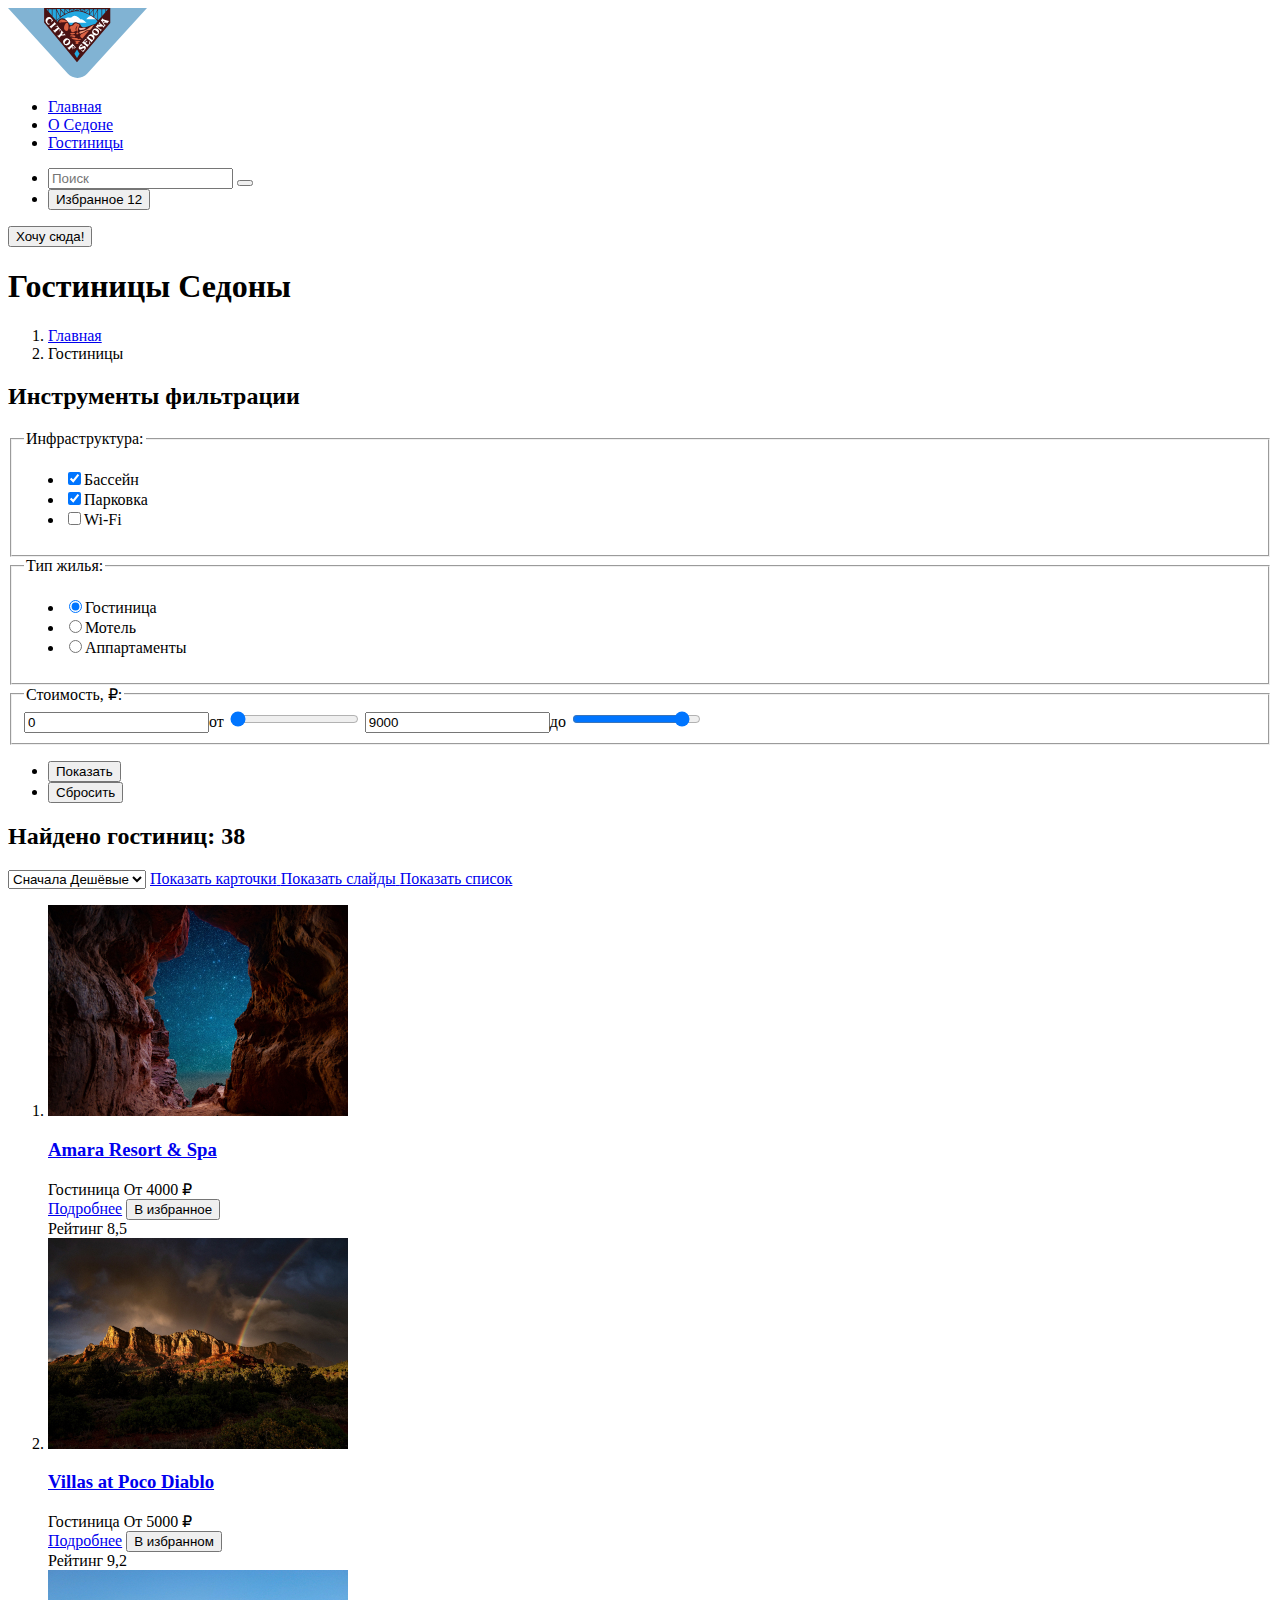
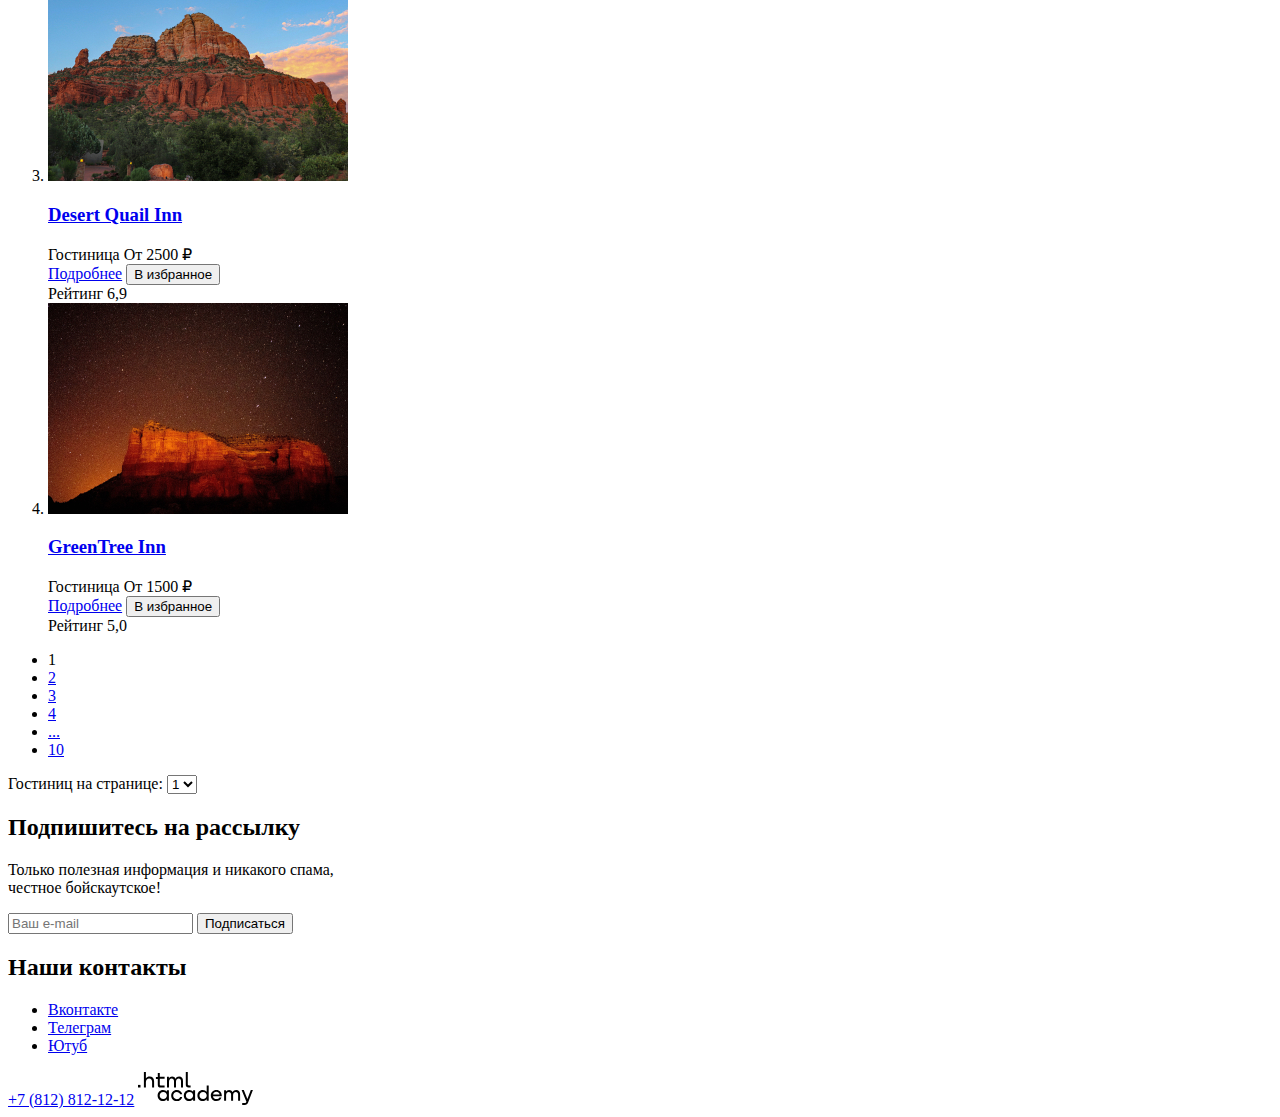
==== catalog.html @ b7f97d3b "Поправил звезды" ====
<!DOCTYPE html>
<html lang="ru">
  <head>
    <meta charset="utf-8">
    <title>HTML Academy: Седона-Каталог</title>
  </head>
  <body>
    <header class="page-header">
        <a class="page-logo" href="index.html"><img class="header-logo" alt="Логотип City of Sedona" height="70" width="139" src="images\logo.svg"></a>
        <nav class="navigation">
          <ul class="navigatior-list">
            <li  class="navigation-item">
              <a class="navigation-link" href="index.html">
                Главная
              </a>
            </li>
            <li  class="navigation-item">
              <a class="navigation-link" href="#">
                О Седоне
              </a>
            </li>
            <li  class="navigation-item  navigation-current">
              <a class="navigation-link" href="#">
                Гостиницы
              </a>
            </li>
          </ul>
        </nav>
        <div class="user-navigation">
          <ul class="user-navigation-list">
            <li class="user-navigation-item">
              <form class="user-navigation-search" action="https://echo.htmlacademy.ru/" method="get">
                <label class="user-navigation-search-label">
                  <input type="text" class="user-navigation-search-input visually-hidden" name="Search" placeholder="Поиск">
                </label>
                  <button class="search-button" type="submit" name="show-search" title="Открыть поиск">
                    <span class="search-button-icon"></span>
                  </button>
            </form>
            </li>
            <li class="user-navigation-item">
              <form class="user-navigation-fav" action="https://echo.htmlacademy.ru/" method="get">
                <label class="user-navigation-fav-label">
                  <button class="fav-button" type="button" name="show-fav" title="Показать избранное">
                    <span class="fav-button-icon">Избранное</span>
                    <span class="fav-count">12</span>
                  </button>
                </label>
              </form>
            </li>
          </ul>
          <div class="want_here-form">
            <form class="search-popup">
              <label class="search-popup-label">
                <button class="search-popup-call" type="button" name="search-popup">
                  <span class="brown-button">Хочу сюда!</span>
                </button>
              </label>
            </form>
          </div>
        </div>
      </header>
      <main class="catalog-main">
        <section class="catalog-navigation">
            <h1 class="catalog-navigation-title head1">Гостиницы Седоны</h1>
            <ol class="catalog-navigation-breadcrumbs">
                <li class="catalog-breadcrumbs-item">
                    <a class="catalog-breadcrumbs-link" href="index.html"><span class="breadcrumbs-home">Главная</span></a>
                </li>
                <li class="-catalog-breadcrumbs-item">
                    <a class="catalog-breadcrumbs-link"><span class="small-text">Гостиницы</span></a>
                </li>
              </ol>
        </section>
        <section class="catalog-filter">
            <h2 class="visually-hidden">Инструменты фильтрации</h2>
            <form class="catalog-filter-form" action="https://echo.htmlacademy.ru/" method="get">
                <fieldset class="catalog-filter-group">
                    <legend class="catalog-filter-type"><span class="head4">Инфраструктура:</span></legend>
                        <ul class="catalog-filter-list">
                            <li class="catalog-filter-item">
                                <label class="filter">
                                <input class="filter-input" type="checkbox" name="pool" checked><span class="block-text">Бассейн</span>
                                </label>
                            </li>
                            <li class="catalog-filter-item">
                                <label class="filter">
                                <input class="filter-input" type="checkbox" name="parking" checked><span class="block-text">Парковка</span>
                                </label>
                            </li>
                            <li class="catalog-filter-item">
                                <label class="filter">
                                <input class="filter-input" type="checkbox" name="wifi"><span class="block-text">Wi-Fi</span>
                                </label>
                            </li>
                        </ul>
                </fieldset>
                <fieldset class="catalog-filter-group">
                    <legend class="catalog-filter-type"><span class="head4">Тип жилья:</span></legend>
                    <ul class="catalog-filter-list">
                        <li class="catalog-filter-item">
                            <label class="filter">
                            <input class="filter-input" type="radio" name="hotel-type"  value="Hotel" checked><span class="block-text">Гостиница</span>
                            </label>
                        </li>
                        <li class="catalog-filter-item">
                            <label class="filter">
                            <input class="filter-input" type="radio" name="hotel-type" value="motel"><span class="block-text">Мотель</span>
                            </label>
                        </li>
                        <li class="catalog-filter-item">
                            <label class="filter">
                            <input class="filter-input" type="radio" name="hotel-type" value="Apparts"><span class="block-text">Аппартаменты</span>
                            </label>
                        </li>
                    </ul>
                </fieldset>
                <fieldset class="catalog-filter-group">
                    <legend class="catalog-filter-type"><span class="head4">Стоимость, ₽:</span></legend>
                        <label class="catalog-filter-price-from">
                            <input class="catalog-filter-price-number" type="number" name="from-number" value="0">от
                        </label>
                            <input class="filter-input-range" type="range" id="pricefrom" name="from-number" min="0" max="10000" value="0" step="10">
                        <label class="catalog-filter-price-to">
                            <input class="catalog-filter-price-number" type="number" name="to-number" value="9000">до
                        </label>
                            <input class="filter-input-range" type="range" id="priceto" name="to-number" min="0" max="10000" value="9000" step="10">
                            <label class="price-range" for="pricefrom"></label>
                            <label class="price-range" for="priceto"></label>
                </fieldset>
                <ul class="catalog-filter-buttons">
                    <li class="catalog-filter-button">
                            <button class="catalog-filter-result blue-button" type="submit">Показать</button>
                    </li>
                    <li class="catalog-filter-button">
                            <button class="catalog-filter-reset" type="reset">Сбросить</button>
                    </li>
                </ul>
            </form>
            <section class="catalog-result">    
                <h2 class="results-title">Найдено гостиниц: <span class="result-number">38</span></h2>
                <select class="result-control" aria-label="Сортировка">
                    <option value="cheap">Сначала Дешёвые</option>
                    <option value="expensive">Сначала Дорогие</option>
                  </select>
                  <a class="view-type view-type-selected" href="#">
                    <span class="visually-hidden">Показать карточки</span>
                  </a>
                  <a class="view-type view-type-selected" href="#">
                    <span class="visually-hidden">Показать слайды</span>
                  </a>
                  <a class="view-type view-type-selected" href="#">
                    <span class="visually-hidden">Показать список</span>
                  </a>
                    <ol class="hotel-list">
                        <li class="hotel-item">
                            <div class="hotel-block">
                                <a href="#" class="hotel-item-link">
                                    <img class="hotel-item-image" src="images\catalog\hotel-AmaraResortSpa.jpg" width="300" height="211" alt="">
                                    <h3 class="hotel-item-name">Amara Resort & Spa</h3>
                                </a>
                                <div class="hotel-about">
                                    <span class="hotel-item-type block-text">Гостиница</span>
                                    <span class="hotel-item-price block-text">От 4000 ₽</span></div>
                                <div class="hotel-buttons">
                                    <a class="brown-button" href="#" target="_blank">Подробнее</a>
                                    <button class="blue-button" type="button" name="add-fav">В избранное</button>
                                </div>
                                <div class="hotel-rating">
                                    <Span class="star4"></Span>
                                    <span class="rating-number">Рейтинг 8,5</span>
                                </div>
                            </div>
                        </li>
                        <li class="hotel-item">
                            <div class="hotel-block">
                                <a href="#" class="hotel-item-link">
                                    <img class="hotel-item-image" src="images\catalog\hotel-VillasPocoDiablo.jpg" width="300" height="211" alt="">
                                    <h3 class="hotel-item-name">Villas at Poco Diablo</h3>
                                </a>
                                <div class="hotel-about">
                                    <span class="hotel-item-type block-text">Гостиница</span>
                                    <span class="hotel-item-price block-text">От 5000 ₽</span></div>
                                <div class="hotel-buttons">
                                    <a class="brown-button" href="#" target="_blank">Подробнее</a>
                                    <button class="green-button" type="button" name="add-fav">В избранном</button>
                                </div>
                                <div class="hotel-rating">
                                    <Span class="star4"></Span>
                                    <span class="rating-number">Рейтинг 9,2</span>
                                </div>
                            </div>
                        </li>
                        <li class="hotel-item">
                            <div class="hotel-block">
                                <a href="#" class="hotel-item-link">
                                    <img class="hotel-item-image" src="images\catalog\hotel-desertquail.jpg" width="300" height="211" alt="">
                                    <h3 class="hotel-item-name">Desert Quail Inn</h3>
                                </a>
                                <div class="hotel-about">
                                    <span class="hotel-item-type block-text">Гостиница</span>
                                    <span class="hotel-item-price block-text">От 2500 ₽</span></div>
                                <div class="hotel-buttons">
                                    <a class="brown-button" href="#" target="_blank">Подробнее</a>
                                    <button class="blue-button" type="button" name="add-fav">В избранное</button>
                                </div>
                                <div class="hotel-rating">
                                    <Span class="star3"></Span>
                                    <span class="rating-number">Рейтинг 6,9</span>
                                </div>
                            </div>
                        </li>
                        <li class="hotel-item">
                            <div class="hotel-block">
                                <a href="#" class="hotel-item-link">
                                    <img class="hotel-item-image" src="images\catalog\hotel-GreenTreeinn.jpg" width="300" height="211" alt="">
                                    <h3 class="hotel-item-name">GreenTree Inn</h3>
                                </a>
                                <div class="hotel-about">
                                    <span class="hotel-item-type block-text">Гостиница</span>
                                    <span class="hotel-item-price block-text">От 1500 ₽</span></div>
                                <div class="hotel-buttons">
                                    <a class="brown-button" href="#" target="_blank">Подробнее</a>
                                    <button class="blue-button" type="button" name="add-fav">В избранное</button>
                                </div>
                                <div class="hotel-rating">
                                    <Span class="star2"></Span>
                                    <span class="rating-number">Рейтинг 5,0</span>
                                </div>
                            </div>
                        </li>
                    </ol>
                    <div class="result-navigation">
                        <div class="result-pagination">
                            <ul class="result-pagination-list">
                                <li class="result-pagination-item">
                                    <a class="result-pagination-link result-pagination-current ">1</a>
                                </li>
                                <li class="result-pagination-item">
                                    <a class="result-pagination-link" href="#">2</a>
                                </li>
                                <li class="result-pagination-item">
                                    <a class="result-pagination-link" href="#">3</a>
                                </li>
                                <li class="result-pagination-item">
                                    <a class="result-pagination-link" href="#">4</a>
                                </li>
                                <li class="result-pagination-item">
                                    <a class="result-pagination-link" href="#">...</a>
                                </li>
                                <li class="result-pagination-item">
                                    <a class="result-pagination-link" href="#">10</a>
                                </li>
                        </ul>
                        </div>
                        <div class="amount">
                            <span class="show-amount-title block-text">Гостиниц на странице:</span>
                            <select class="show-amount block-text">
                                <option value="1">1</option>
                                <option value="2">2</option>
                                <option value="3">3</option>
                                <option value="4">4</option>
                                <option value="5">5</option>
                                <option value="6">6</option>
                                <option value="7">7</option>
                                <option value="8">8</option>
                                <option value="9">9</option>
                            </select>
                        </div>
                    </div>
            </section>
        </section>
            <section class="catalog-subscribe">
                <h2 class="catalog-subscribe-title">Подпишитесь на рассылку</h2>
                <p class="catalog-subscribe-description main-text">Только полезная информация и никакого спама,<br> честное бойскаутское!</p>
                <form class="subscribe-form" action="https://echo.htmlacademy.ru/" method="post">
                    <input type="email" name="email" placeholder="Ваш e-mail">
                    <button class="button-subscribe blue-button" type="submit">Подписаться</button>
                </form>
            </section>
        </main>
        <footer class="index-footer">
            <h2 class="visually-hidden">Наши контакты</h2>
                <ul class="social-list">
                    <li class="social-item">
                    <a class="social-button vk" href="https://vk.com/htmlacademy">
                        <span class="visually-hidden">Вконтакте</span>
                    </a>
                    </li>
                    <li class="social-item">
                    <a class="social-button tg" href="https://t.me/htmlacademy">
                        <span class="visually-hidden">Телеграм</span>
                    </a>
                    </li>
                    <li class="social-item">
                    <a class="social-button yt" href="https://www.youtube.com/user/htmlacademyru">
                        <span class="visually-hidden">Ютуб</span>
                    </a>
                    </li>
                </ul>
                <a class="phone" href="tel:+78128121212" title="Наш номер телефона">+7 (812) 812-12-12</a>
                <a class="html-logo" href="https://htmlacademy.ru/">
                    <img src="images\HTMLAcademylogo.svg" width="115" height="34" alt="Лого HTML Академии">
                </a>
        </footer>
  </body>
</html>
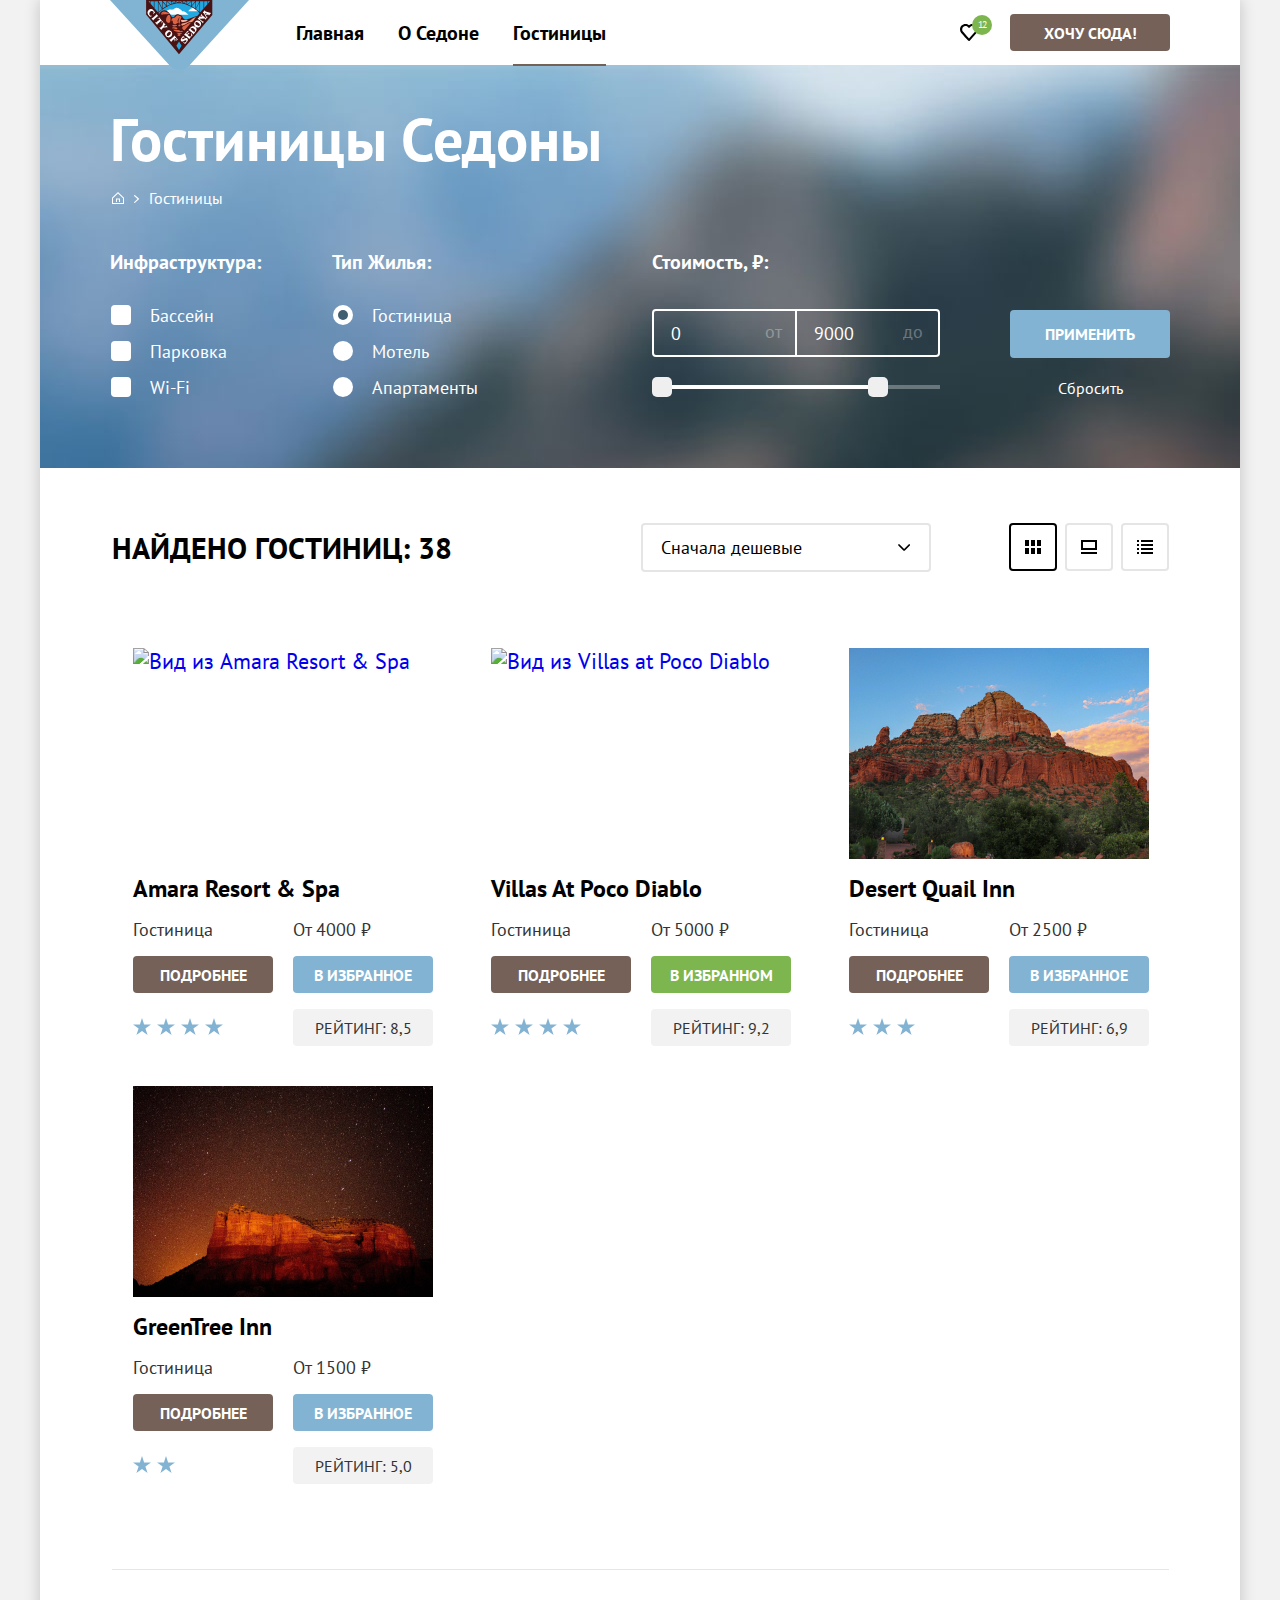
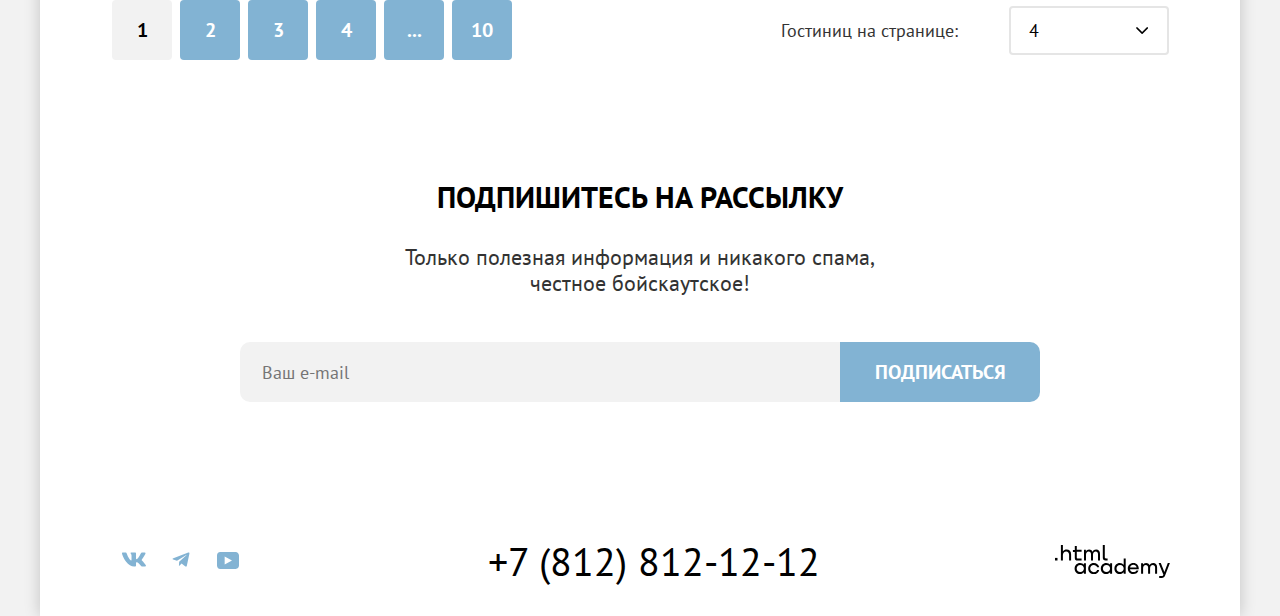
==== commit 1cad4fe4: "Приводит к pixelperfect" ====
--- a/catalog.html
+++ b/catalog.html
@@ -2,306 +2,336 @@
 <html lang="ru">
   <head>
     <meta charset="utf-8">
-    <title>HTML Academy: Седона-Каталог</title>
+    <title>HTML Academy: Седона</title>
+    <link rel="icon" href="favicon.svg" type="image/svg">
+    <link rel="stylesheet" href="styles/styles.css">
   </head>
   <body>
-    <header class="page-header">
-        <a class="page-logo" href="index.html"><img class="header-logo" alt="Логотип City of Sedona" height="70" width="139" src="images\logo.svg"></a>
-        <nav class="navigation">
-          <ul class="navigatior-list">
-            <li  class="navigation-item">
-              <a class="navigation-link" href="index.html">
-                Главная
-              </a>
-            </li>
-            <li  class="navigation-item">
-              <a class="navigation-link" href="#">
-                О Седоне
-              </a>
-            </li>
-            <li  class="navigation-item  navigation-current">
-              <a class="navigation-link" href="#">
-                Гостиницы
-              </a>
-            </li>
-          </ul>
-        </nav>
-        <div class="user-navigation">
-          <ul class="user-navigation-list">
-            <li class="user-navigation-item">
-              <form class="user-navigation-search" action="https://echo.htmlacademy.ru/" method="get">
-                <label class="user-navigation-search-label">
-                  <input type="text" class="user-navigation-search-input visually-hidden" name="Search" placeholder="Поиск">
-                </label>
-                  <button class="search-button" type="submit" name="show-search" title="Открыть поиск">
-                    <span class="search-button-icon"></span>
-                  </button>
-            </form>
-            </li>
-            <li class="user-navigation-item">
-              <form class="user-navigation-fav" action="https://echo.htmlacademy.ru/" method="get">
-                <label class="user-navigation-fav-label">
-                  <button class="fav-button" type="button" name="show-fav" title="Показать избранное">
-                    <span class="fav-button-icon">Избранное</span>
-                    <span class="fav-count">12</span>
-                  </button>
-                </label>
-              </form>
-            </li>
-          </ul>
-          <div class="want_here-form">
-            <form class="search-popup">
-              <label class="search-popup-label">
-                <button class="search-popup-call" type="button" name="search-popup">
-                  <span class="brown-button">Хочу сюда!</span>
-                </button>
-              </label>
-            </form>
-          </div>
+    <div class="body-container">
+        <header class="page-header">
+            <a class="page-logo" href="index.html"><img class="header-logo" alt="Логотип City of Sedona" height="70" width="139" src="images/logo.svg"></a>
+            <nav class="navigation">
+              <ul class="navigation-list">
+                <li  class="navigation-item">
+                  <a class="navigation-link" href="index.html">
+                    Главная
+                  </a>
+                </li>
+                <li class="navigation-item">
+                  <a class="navigation-link" href="#">
+                    О Седоне
+                  </a>
+                </li>
+                <li  class="navigation-item">
+                  <a class="navigation-link navigation-current">
+                    Гостиницы
+                  </a>
+                </li>
+              </ul>
+            </nav>
+              <ul class="user-navigation-list">
+                <li class="user-navigation-item">
+                  <a class="user-navigation-search" href="#">
+                    <span class="visually-hidden">Поиск</span>
+                  </a>
+                </li>
+                <li class="user-navigation-item">
+                  <a class="user-navigation-fav" href="#">
+                      <span class="visually-hidden">Избранное</span>
+                  </a>
+                </li>
+              </ul>
+              <button class="header-search-popup-call button brown-button" type="button" name="search-popup">
+                    Хочу сюда!
+              </button>
+          </header>
+      <main class="catalog-main main-container">
+        <div class="filter-container">
+            <section class="catalog-navigation">
+                <h1 class="catalog-navigation-title head1">Гостиницы Седоны</h1>
+                <ol class="catalog-navigation-breadcrumbs">
+                    <li class="catalog-breadcrumbs-item">
+                        <a class="catalog-breadcrumbs-link breadcrumbs-home small-text" href="index.html">
+                            <span class="visually-hidden">Главная</span>
+                            <svg class="home-bread" width="12" height="12" viewBox="0 0 12 12" aria-hidden="true" focusable="false" fill="white" xmlns="http://www.w3.org/2000/svg"><path d="M6 0 0 5.8V12h12V5.8L6 0Zm5 11H1V6.2l5-4.8 5 4.8V11Z"/><path d="M4 10h1V7.5h2V10h1V6.5H4V10Z"/>
+                        </svg>
+                        </a>
+                    </li>
+                    <li class="catalog-breadcrumbs-item">
+                        <a class="catalog-breadcrumbs-link small-text">Гостиницы</a>
+                    </li>
+                </ol>
+            </section>
+            <section class="catalog-filter">
+                <h2 class="visually-hidden">Инструменты фильтрации</h2>
+                <form class="catalog-filter-form" action="https://echo.htmlacademy.ru/" method="get">
+                    <div class="check-wrapper">
+                        <fieldset class="catalog-filter-group">
+                            <legend class="catalog-filter-type head4">Инфраструктура:</legend>
+                            <ul class="catalog-filter-list">
+                                <li class="catalog-filter-item">
+                                    <label class="filter">
+                                        <input class="filter-input visually-hidden" type="checkbox" name="infrastructure" value="pool" checked>
+                                        <span class="filter-mark"></span>
+                                        <span class="filter-name">Бассейн</span>
+                                    </label>
+                                </li>
+                                <li class="catalog-filter-item">
+                                    <label class="filter">
+                                        <input class="filter-input visually-hidden" type="checkbox" name="infrastructure" value="parking" checked>
+                                        <span class="filter-mark"></span>
+                                        <span class="filter-name">Парковка</span>
+                                    </label>
+                                </li>
+                                <li class="catalog-filter-item">
+                                    <label class="filter">
+                                        <input class="filter-input visually-hidden" type="checkbox" name="infrastructure" value="wifi">
+                                        <span class="filter-mark"></span>
+                                        <span class="filter-name">Wi-Fi</span>
+                                    </label>
+                                </li>
+                            </ul>
+                        </fieldset>
+                        <fieldset class="catalog-filter-group">
+                            <legend class="catalog-filter-type head4">Тип жилья:</legend>
+                            <ul class="catalog-filter-list">
+                                <li class="catalog-filter-item">
+                                    <label class="filter">
+                                        <input class="filter-input visually-hidden" type="radio" name="hotel-type"  value="Hotel" checked>
+                                        <span class="filter-mark"></span>
+                                        <span class="filter-name">Гостиница</span>
+                                    </label>
+                                </li>
+                                <li class="catalog-filter-item">
+                                    <label class="filter">
+                                        <input class="filter-input visually-hidden" type="radio" name="hotel-type" value="motel">
+                                        <span class="filter-mark"></span>
+                                        <span class="filter-name">Мотель</span>
+                                    </label>
+                                </li>
+                                <li class="catalog-filter-item">
+                                    <label class="filter">
+                                        <input class="filter-input visually-hidden" type="radio" name="hotel-type" value="Apparts">
+                                        <span class="filter-mark"></span>
+                                        <span class="filter-name">Апартаменты</span>
+                                    </label>
+                                </li>
+                            </ul>
+                        </fieldset>
+                    </div>
+                    <div class="price-buttons-wrapper">
+                        <fieldset class="catalog-filter-group">
+                            <legend class="catalog-filter-type head4">Стоимость, ₽:</legend>
+                                <div class="catalog-filter-price">
+                                        <input class="filter-price-input price-from block-text" id="price-from" type="number" name="from-number" placeholder="0" min="0" max="9999">
+                                        <label class="filter-price-label label-from block-text" for="price-from">от</label>
+                                        <input class="filter-price-input price-to block-text" id="price-to" type="number" name="to-number" placeholder="9000" min="0" max="9999">
+                                        <label class="filter-price-label label-to block-text" for="price-to">до</label>
+                                </div>
+                                <div class="price-range">
+                                    <div class="price-range-bar" style="left:0px; width:196px">
+                                        <button class="price-range-toggle price-range-min" type="button"></button>
+                                        <button class="price-range-toggle price-range-max" type="button"></button>
+                                    </div>
+                                </div>
+                        </fieldset>
+                        <div class="filter-buttons">
+                            <button class="catalog-filter-result button blue-button" type="submit">Применить</button>
+                            <button class="catalog-filter-reset" type="reset">Сбросить</button>
+                        </div>
+                    </div>
+                </form>
+            </section>
         </div>
-      </header>
-      <main class="catalog-main">
-        <section class="catalog-navigation">
-            <h1 class="catalog-navigation-title head1">Гостиницы Седоны</h1>
-            <ol class="catalog-navigation-breadcrumbs">
-                <li class="catalog-breadcrumbs-item">
-                    <a class="catalog-breadcrumbs-link" href="index.html"><span class="breadcrumbs-home">Главная</span></a>
-                </li>
-                <li class="-catalog-breadcrumbs-item">
-                    <a class="catalog-breadcrumbs-link"><span class="small-text">Гостиницы</span></a>
-                </li>
-              </ol>
-        </section>
-        <section class="catalog-filter">
-            <h2 class="visually-hidden">Инструменты фильтрации</h2>
-            <form class="catalog-filter-form" action="https://echo.htmlacademy.ru/" method="get">
-                <fieldset class="catalog-filter-group">
-                    <legend class="catalog-filter-type"><span class="head4">Инфраструктура:</span></legend>
-                        <ul class="catalog-filter-list">
-                            <li class="catalog-filter-item">
-                                <label class="filter">
-                                <input class="filter-input" type="checkbox" name="pool" checked><span class="block-text">Бассейн</span>
-                                </label>
-                            </li>
-                            <li class="catalog-filter-item">
-                                <label class="filter">
-                                <input class="filter-input" type="checkbox" name="parking" checked><span class="block-text">Парковка</span>
-                                </label>
-                            </li>
-                            <li class="catalog-filter-item">
-                                <label class="filter">
-                                <input class="filter-input" type="checkbox" name="wifi"><span class="block-text">Wi-Fi</span>
-                                </label>
-                            </li>
-                        </ul>
-                </fieldset>
-                <fieldset class="catalog-filter-group">
-                    <legend class="catalog-filter-type"><span class="head4">Тип жилья:</span></legend>
-                    <ul class="catalog-filter-list">
-                        <li class="catalog-filter-item">
-                            <label class="filter">
-                            <input class="filter-input" type="radio" name="hotel-type"  value="Hotel" checked><span class="block-text">Гостиница</span>
-                            </label>
-                        </li>
-                        <li class="catalog-filter-item">
-                            <label class="filter">
-                            <input class="filter-input" type="radio" name="hotel-type" value="motel"><span class="block-text">Мотель</span>
-                            </label>
-                        </li>
-                        <li class="catalog-filter-item">
-                            <label class="filter">
-                            <input class="filter-input" type="radio" name="hotel-type" value="Apparts"><span class="block-text">Аппартаменты</span>
-                            </label>
+            <section class="catalog-result">
+                <div class="sort-wrapper">
+                    <h2 class="results-title head2">Найдено гостиниц: <span class="result-number head2">38</span></h2>
+                    <select class="result-control block-text" aria-label="Сортировка">
+                        <option value="cheap">Сначала дешевые</option>
+                        <option value="expensive">Сначала дорогие</option>
+                    </select>
+                    <ul class="view-list">
+                        <li class="view-item">
+                            <a class="view-type sort-icon view-type-selected" href="#">
+                                <span class="visually-hidden">Показать карточки</span>
+                            </a>
+                        </li>
+                        <li class="view-item">
+                            <a class="view-type sort-slide" href="#">
+                                <span class="visually-hidden">Показать слайды</span>
+                            </a>
+                        </li>
+                        <li class="view-item">
+                            <a class="view-type sort-list" href="#">
+                                <span class="visually-hidden">Показать список</span>
+                            </a>
                         </li>
                     </ul>
-                </fieldset>
-                <fieldset class="catalog-filter-group">
-                    <legend class="catalog-filter-type"><span class="head4">Стоимость, ₽:</span></legend>
-                        <label class="catalog-filter-price-from">
-                            <input class="catalog-filter-price-number" type="number" name="from-number" value="0">от
-                        </label>
-                            <input class="filter-input-range" type="range" id="pricefrom" name="from-number" min="0" max="10000" value="0" step="10">
-                        <label class="catalog-filter-price-to">
-                            <input class="catalog-filter-price-number" type="number" name="to-number" value="9000">до
-                        </label>
-                            <input class="filter-input-range" type="range" id="priceto" name="to-number" min="0" max="10000" value="9000" step="10">
-                            <label class="price-range" for="pricefrom"></label>
-                            <label class="price-range" for="priceto"></label>
-                </fieldset>
-                <ul class="catalog-filter-buttons">
-                    <li class="catalog-filter-button">
-                            <button class="catalog-filter-result blue-button" type="submit">Показать</button>
-                    </li>
-                    <li class="catalog-filter-button">
-                            <button class="catalog-filter-reset" type="reset">Сбросить</button>
-                    </li>
-                </ul>
-            </form>
-            <section class="catalog-result">    
-                <h2 class="results-title">Найдено гостиниц: <span class="result-number">38</span></h2>
-                <select class="result-control" aria-label="Сортировка">
-                    <option value="cheap">Сначала Дешёвые</option>
-                    <option value="expensive">Сначала Дорогие</option>
-                  </select>
-                  <a class="view-type view-type-selected" href="#">
-                    <span class="visually-hidden">Показать карточки</span>
-                  </a>
-                  <a class="view-type view-type-selected" href="#">
-                    <span class="visually-hidden">Показать слайды</span>
-                  </a>
-                  <a class="view-type view-type-selected" href="#">
-                    <span class="visually-hidden">Показать список</span>
-                  </a>
+                </div>      
                     <ol class="hotel-list">
                         <li class="hotel-item">
-                            <div class="hotel-block">
                                 <a href="#" class="hotel-item-link">
-                                    <img class="hotel-item-image" src="images\catalog\hotel-AmaraResortSpa.jpg" width="300" height="211" alt="">
-                                    <h3 class="hotel-item-name">Amara Resort & Spa</h3>
+                                    <figure class="hotel">
+                                        <img class="hotel-item-image" src="images/catalog/hotel-amararesortspa.jpg" width="300" height="211" alt="Вид из Amara Resort & Spa">
+                                        <figcaption class="hotel-name">
+                                                <h3 class="hotel-item-name head3">Amara Resort & Spa</h3>
+                                        </figcaption>
+                                    </figure>
                                 </a>
-                                <div class="hotel-about">
-                                    <span class="hotel-item-type block-text">Гостиница</span>
-                                    <span class="hotel-item-price block-text">От 4000 ₽</span></div>
-                                <div class="hotel-buttons">
-                                    <a class="brown-button" href="#" target="_blank">Подробнее</a>
-                                    <button class="blue-button" type="button" name="add-fav">В избранное</button>
-                                </div>
-                                <div class="hotel-rating">
-                                    <Span class="star4"></Span>
-                                    <span class="rating-number">Рейтинг 8,5</span>
-                                </div>
-                            </div>
+                                    <p class="hotel-item-type block-text">Гостиница</p>
+                                    <p class="hotel-item-price block-text">От 4000 ₽</p>
+                                    <a class="hotel-more  button brown-button" href="#" target="_blank">Подробнее</a>
+                                    <button class="to-fav button blue-button" type="button">В избранное</button>
+                                    <p class="star-rating star4"></p>
+                                    <p class="rating-number">Рейтинг: 8,5</p>
                         </li>
                         <li class="hotel-item">
-                            <div class="hotel-block">
                                 <a href="#" class="hotel-item-link">
-                                    <img class="hotel-item-image" src="images\catalog\hotel-VillasPocoDiablo.jpg" width="300" height="211" alt="">
-                                    <h3 class="hotel-item-name">Villas at Poco Diablo</h3>
+                                    <figure class="hotel">
+                                        <img class="hotel-item-image" src="images/catalog/hotel-villaspocodiablo.jpg" width="300" height="211" alt="Вид из Villas at Poco Diablo">  
+                                            <figcaption class="hotel-name">
+                                                <h3 class="hotel-item-name head3">villas At poco diablo</h3>
+                                            </figcaption>
+                                    </figure>
                                 </a>
-                                <div class="hotel-about">
-                                    <span class="hotel-item-type block-text">Гостиница</span>
-                                    <span class="hotel-item-price block-text">От 5000 ₽</span></div>
-                                <div class="hotel-buttons">
-                                    <a class="brown-button" href="#" target="_blank">Подробнее</a>
-                                    <button class="green-button" type="button" name="add-fav">В избранном</button>
-                                </div>
-                                <div class="hotel-rating">
-                                    <Span class="star4"></Span>
-                                    <span class="rating-number">Рейтинг 9,2</span>
-                                </div>
-                            </div>
+                                    <p class="hotel-item-type block-text">Гостиница</p>
+                                    <p class="hotel-item-price block-text">От 5000 ₽</p>
+                                    <a class="hotel-more button brown-button" href="#" target="_blank">Подробнее</a>
+                                    <button class="to-fav button green-button" type="button">В избранном</button>
+                                    <p class="star-rating star4"></p>
+                                    <p class="rating-number">Рейтинг: 9,2</p>
                         </li>
                         <li class="hotel-item">
-                            <div class="hotel-block">
                                 <a href="#" class="hotel-item-link">
-                                    <img class="hotel-item-image" src="images\catalog\hotel-desertquail.jpg" width="300" height="211" alt="">
-                                    <h3 class="hotel-item-name">Desert Quail Inn</h3>
+                                    <figure class="hotel">
+                                        <img class="hotel-item-image" src="images/catalog/hotel-desertquail.jpg" width="300" height="211" alt="Вид из Desert Quail Inn">
+                                            <figcaption class="hotel-name">
+                                                <h3 class="hotel-item-name head3">Desert Quail Inn</h3>
+                                            </figcaption>                                   
+                                        </figure>
                                 </a>
-                                <div class="hotel-about">
-                                    <span class="hotel-item-type block-text">Гостиница</span>
-                                    <span class="hotel-item-price block-text">От 2500 ₽</span></div>
-                                <div class="hotel-buttons">
-                                    <a class="brown-button" href="#" target="_blank">Подробнее</a>
-                                    <button class="blue-button" type="button" name="add-fav">В избранное</button>
-                                </div>
-                                <div class="hotel-rating">
-                                    <Span class="star3"></Span>
-                                    <span class="rating-number">Рейтинг 6,9</span>
-                                </div>
-                            </div>
+                                    <p class="hotel-item-type block-text">Гостиница</p>
+                                    <p class="hotel-item-price block-text">От 2500 ₽</p>
+                                    <a class="hotel-more button brown-button" href="#" target="_blank">Подробнее</a>
+                                    <button class="to-fav button blue-button" type="button">В избранное</button>
+                                    <p class="star-rating star3"></p>
+                                    <p class="rating-number">Рейтинг: 6,9</p>
                         </li>
                         <li class="hotel-item">
-                            <div class="hotel-block">
                                 <a href="#" class="hotel-item-link">
-                                    <img class="hotel-item-image" src="images\catalog\hotel-GreenTreeinn.jpg" width="300" height="211" alt="">
-                                    <h3 class="hotel-item-name">GreenTree Inn</h3>
+                                    <figure class="hotel">
+                                        <img class="hotel-item-image" src="images/catalog/hotel-GreenTreeinn.jpg" width="300" height="211" alt="Вид из GreenTree Inn">
+                                            <figcaption class="hotel-name">
+                                                <h3 class="hotel-item-name head3">GreenTree Inn</h3>
+                                            </figcaption>                                
+                                        </figure>                                 
                                 </a>
-                                <div class="hotel-about">
-                                    <span class="hotel-item-type block-text">Гостиница</span>
-                                    <span class="hotel-item-price block-text">От 1500 ₽</span></div>
-                                <div class="hotel-buttons">
-                                    <a class="brown-button" href="#" target="_blank">Подробнее</a>
-                                    <button class="blue-button" type="button" name="add-fav">В избранное</button>
-                                </div>
-                                <div class="hotel-rating">
-                                    <Span class="star2"></Span>
-                                    <span class="rating-number">Рейтинг 5,0</span>
-                                </div>
-                            </div>
+                                    <p class="hotel-item-type block-text">Гостиница</p>
+                                    <p class="hotel-item-price block-text">От 1500 ₽</p>
+                                    <a class="hotel-more button brown-button" href="#" target="_blank">Подробнее</a>
+                                    <button class="to-fav button blue-button" type="button">В избранное</button>
+                                    <p class="star-rating star2"></p>
+                                    <p class="rating-number">Рейтинг: 5,0</p>
                         </li>
                     </ol>
                     <div class="result-navigation">
-                        <div class="result-pagination">
                             <ul class="result-pagination-list">
                                 <li class="result-pagination-item">
-                                    <a class="result-pagination-link result-pagination-current ">1</a>
-                                </li>
-                                <li class="result-pagination-item">
-                                    <a class="result-pagination-link" href="#">2</a>
-                                </li>
-                                <li class="result-pagination-item">
-                                    <a class="result-pagination-link" href="#">3</a>
-                                </li>
-                                <li class="result-pagination-item">
-                                    <a class="result-pagination-link" href="#">4</a>
-                                </li>
-                                <li class="result-pagination-item">
-                                    <a class="result-pagination-link" href="#">...</a>
-                                </li>
-                                <li class="result-pagination-item">
-                                    <a class="result-pagination-link" href="#">10</a>
+                                    <a class="result-pagination-link blue-button result-pagination-current">1</a>
+                                </li>
+                                <li class="result-pagination-item">
+                                    <a class="result-pagination-link blue-button" href="#">2</a>
+                                </li>
+                                <li class="result-pagination-item">
+                                    <a class="result-pagination-link blue-button" href="#">3</a>
+                                </li>
+                                <li class="result-pagination-item">
+                                    <a class="result-pagination-link blue-button" href="#">4</a>
+                                </li>
+                                <li class="result-pagination-item">
+                                    <a class="result-pagination-link blue-button" href="#">...</a>
+                                </li>
+                                <li class="result-pagination-item">
+                                    <a class="result-pagination-link blue-button" href="#">10</a>
                                 </li>
                         </ul>
-                        </div>
-                        <div class="amount">
-                            <span class="show-amount-title block-text">Гостиниц на странице:</span>
-                            <select class="show-amount block-text">
-                                <option value="1">1</option>
-                                <option value="2">2</option>
-                                <option value="3">3</option>
-                                <option value="4">4</option>
-                                <option value="5">5</option>
-                                <option value="6">6</option>
-                                <option value="7">7</option>
-                                <option value="8">8</option>
-                                <option value="9">9</option>
-                            </select>
+                        <div class="show-amount-wrapper">
+                            <label for="show-amount-select" class="amount-label block-text">Гостиниц на странице:</label>
+                                <select class="show-amount-select result-control block-text" id="show-amount-select">
+                                    <option value="1">1</option>
+                                    <option value="2">2</option>
+                                    <option value="3">3</option>
+                                    <option value="4" selected>4</option>
+                                    <option value="5">5</option>
+                                    <option value="6">6</option>
+                                    <option value="7">7</option>
+                                    <option value="8">8</option>
+                                    <option value="9">9</option>
+                                </select>
                         </div>
                     </div>
             </section>
-        </section>
-            <section class="catalog-subscribe">
-                <h2 class="catalog-subscribe-title">Подпишитесь на рассылку</h2>
-                <p class="catalog-subscribe-description main-text">Только полезная информация и никакого спама,<br> честное бойскаутское!</p>
+
+            <section class="catalog-subscribe site-subscribe">
+                <h2 class="subscribe-title">Подпишитесь на рассылку</h2>
+                <p class="subscribe-description">Только полезная информация и никакого спама,<br> честное бойскаутское!</p>
                 <form class="subscribe-form" action="https://echo.htmlacademy.ru/" method="post">
-                    <input type="email" name="email" placeholder="Ваш e-mail">
-                    <button class="button-subscribe blue-button" type="submit">Подписаться</button>
+                  <label for="email" class="suscribe-label visually-hidden">Введите ваш email</label>
+                    <input class="email-input text-input" type="email" name="email" id="email" placeholder="Ваш e-mail">
+                    <button class="button-subscribe button blue-button" type="submit">Подписаться</button>
                 </form>
             </section>
         </main>
-        <footer class="index-footer">
+        <footer>
+            <div class="index-footer">
             <h2 class="visually-hidden">Наши контакты</h2>
-                <ul class="social-list">
-                    <li class="social-item">
-                    <a class="social-button vk" href="https://vk.com/htmlacademy">
-                        <span class="visually-hidden">Вконтакте</span>
-                    </a>
-                    </li>
-                    <li class="social-item">
-                    <a class="social-button tg" href="https://t.me/htmlacademy">
-                        <span class="visually-hidden">Телеграм</span>
-                    </a>
-                    </li>
-                    <li class="social-item">
-                    <a class="social-button yt" href="https://www.youtube.com/user/htmlacademyru">
-                        <span class="visually-hidden">Ютуб</span>
-                    </a>
-                    </li>
-                </ul>
-                <a class="phone" href="tel:+78128121212" title="Наш номер телефона">+7 (812) 812-12-12</a>
-                <a class="html-logo" href="https://htmlacademy.ru/">
-                    <img src="images\HTMLAcademylogo.svg" width="115" height="34" alt="Лого HTML Академии">
+            <ul class="social-list">
+              <li class="social-item">
+                <a class="social-button vk" href="https://vk.com/htmlacademy" title="Vkontakte">
+                  <svg  class="social-icon" width="24" height="15" viewBox="0 0 24 15" aria-hidden="true" focusable="false" fill="#83B3D3" xmlns="http://www.w3.org/2000/svg">
+                    <path fill-rule="evenodd" clip-rule="evenodd" 
+                    d="M23.45 1.45c.17-.55 0-.95-.8-.95h-2.62c-.67 0-.98.35-1.14.73 0 0-1.34 3.2-3.23 5.27-.61.6-.89.8-1.22.8-.17 0-.42-.2-.42-.74V1.45c0-.66-.18-.95-.74-.95H9.15c-.42 0-.67.3-.67.6 0 .61.95.76 1.05 2.5v3.8c0 .84-.16.99-.5.99-.88 0-3.05-3.21-4.33-6.89-.25-.71-.5-1-1.17-1H.9c-.75 0-.9.35-.9.73 0 .68.89 4.07 4.14 8.55 2.18 3.06 5.23 4.72 8.01 4.72 1.67 0 1.88-.37 1.88-1v-2.32c0-.73.16-.88.69-.88.38 0 1.05.2 2.61 1.67 1.78 1.75 2.07 2.53 3.08 2.53h2.62c.75 0 1.13-.37.91-1.1-.24-.72-1.09-1.77-2.21-3.02-.62-.7-1.54-1.47-1.81-1.86-.4-.49-.28-.7 0-1.14 0 0 3.2-4.43 3.53-5.93Z"/>
+                  </svg>
+                  <span class="visually-hidden">Вконтакте</span>
                 </a>
-        </footer>
+              </li>
+              <li class="social-item">
+                <a class="social-button tg" href="https://t.me/htmlacademy" title="Telegram">
+                  <svg class="social-icon" width="18" height="15" viewBox="0 0 18 16" aria-hidden="true" focusable="false" fill="#83B3D3" xmlns="http://www.w3.org/2000/svg">
+                    <path d="M16.7855 0.59926L0.840977 6.74776C-0.247172 7.18481 -0.240877 7.79184 0.641333 8.06253L4.73493 9.33953L14.2063 3.3637C14.6542 3.09121 15.0634 3.2378 14.727 3.53636L7.05332 10.4619H7.05152L7.05332 10.4628L6.77094 14.6823C7.18462 14.6823 7.36718 14.4925 7.5992 14.2686L9.58754 12.3351L13.7234 15.39C14.486 15.81 15.0337 15.5941 15.2234 14.6841L17.9384 1.88885C18.2163 0.774623 17.513 0.270117 16.7855 0.59926Z"/>
+                    </svg>                
+                  <span class="visually-hidden">Телеграм</span>
+                </a>
+              </li>
+              <li class="social-item">
+                <a class="social-button yt" href="https://www.youtube.com/user/htmlacademyru" title="Youtube">
+                  <svg class="social-icon" width="22" height="17" viewBox="0 0 22 17" aria-hidden="true" focusable="false" fill="#83B3D3" xmlns="http://www.w3.org/2000/svg">
+                    <path d="M18.607 0H3.17413C1.31343 0 0 1.59375 0 3.4V13.4937C0 15.4062 1.31343 17 3.17413 17H18.8259C20.4677 17 22 15.4062 22 13.6V3.4C21.7811 1.59375 20.4677 0 18.607 0ZM7.66169 12.5375V4.4625L14.995 8.5L7.66169 12.5375Z"/>
+                  </svg>
+                  <span class="visually-hidden">Ютуб</span>
+                </a>
+              </li>
+            </ul>
+            <a class="phone" href="tel:+78128121212" title="Наш номер телефона">+7 (812) 812-12-12</a>
+            <a class="html-logo" href="https://htmlacademy.ru/">
+              <svg class="html-logo-svg" width="115" height="34" viewBox="0 0 115 34" aria-hidden="true" focusable="false" xmlns="http://www.w3.org/2000/svg">
+                <path d="M0 13.9V16.5H2.5V13.9H0Z"/>
+                <path d="M11.6 5.5C10 5.5 8.8 6.2 8 7.2H7.9V1H5.9V16.5H7.9V11.2C7.9 9.1 9.2 7.6 11.2 7.6C13 7.6 14.1 9 14.1 10.8V16.5H16.1V10.4C16.2 7.4 14.3 5.5 11.6 5.5Z"/>
+                <path d="M26.6 5.8H21.8V2.1H19.8V5.9H17.9V7.9H19.8V13.9C19.8 15.6 20.8 16.6 22.5 16.6H26.6V14.6H22.9C22.2 14.6 21.8 14.2 21.8 13.5V7.8H26.6V5.8Z"/>
+                <path d="M41.1 5.6C39.5 5.6 38.2 6.4 37.6 7.7H37.5C36.9 6.5 35.7 5.6 34.1 5.6C32.7 5.6 31.6 6.4 31 7.4H30.9V5.8H29V16.4H31V11C31 9 32 7.5 33.6 7.5C35.1 7.5 36 8.5 36 10.1V16.4H38V10.8C38 8.4 39.4 7.5 40.6 7.5C42.1 7.5 43 8.5 43 10.1V16.4H45V9.9C45.1 7.4 43.6 5.6 41.1 5.6Z"/>
+                <path d="M47.8 13.7C47.8 15.4 48.8 16.4 50.6 16.4H52.6V14.4H50.9C50.2 14.4 49.8 14 49.8 13.3V1H47.8V13.7Z"/>
+                <path d="M28.9 20.7C28 19.6 26.7 18.9 25 18.9C21.9 18.9 19.6 21.2 19.6 24.5C19.6 27.8 21.9 30.1 25 30.1C26.8 30.1 28 29.3 28.8 28.2H28.9V29.8H30.9V19.2H28.9V20.7ZM25.3 28.1C23.1 28.1 21.7 26.5 21.7 24.5C21.7 22.5 23.1 20.9 25.3 20.9C27.5 20.9 28.9 22.5 28.9 24.5C28.9 26.4 27.5 28.1 25.3 28.1Z"/>
+                <path d="M44.2 23C43.7 20.6 41.6 18.9 38.8 18.9C35.4 18.9 33.2 21.4 33.2 24.5C33.2 27.6 35.4 30.1 38.8 30.1C41.6 30.1 43.7 28.3 44.2 25.9H42.1C41.7 27.2 40.4 28.2 38.8 28.2C36.6 28.2 35.2 26.6 35.2 24.6C35.2 22.6 36.6 21 38.8 21C40.4 21 41.6 22 42.1 23.2H44.2V23Z"/>
+                <path d="M55.1 20.7C54.2 19.6 52.9 18.9 51.2 18.9C48.1 18.9 45.8 21.2 45.8 24.5C45.8 27.8 48.1 30.1 51.2 30.1C53 30.1 54.2 29.3 55 28.2H55.1V29.8H57.1V19.2H55.1V20.7ZM51.5 28.1C49.3 28.1 47.9 26.5 47.9 24.5C47.9 22.5 49.3 20.9 51.5 20.9C53.7 20.9 55.1 22.5 55.1 24.5C55.1 26.4 53.6 28.1 51.5 28.1Z"/>
+                <path d="M68.7 20.8C67.8 19.7 66.5 18.9 64.8 18.9C61.7 18.9 59.4 21.2 59.4 24.5C59.4 27.8 61.6 30.1 64.8 30.1C66.5 30.1 67.8 29.3 68.6 28.3H68.7V29.8H70.7V14.4H68.7V20.8ZM65.1 28.1C62.9 28.1 61.5 26.5 61.5 24.5C61.5 22.5 62.9 20.9 65.1 20.9C67.3 20.9 68.7 22.5 68.7 24.5C68.6 26.5 67.2 28.1 65.1 28.1Z"/>
+                <path d="M78.3 18.9C75 18.9 72.8 21.4 72.8 24.5C72.8 27.5 74.9 30.1 78.3 30.1C80.8 30.1 82.8 28.8 83.5 26.5H81.4C80.9 27.5 79.8 28.1 78.4 28.1C76.5 28.1 75.1 26.8 75 25.2H83.8C84 21.6 81.8 18.9 78.3 18.9ZM78.3 20.8C80 20.8 81.3 21.8 81.6 23.4H75.1C75.4 21.9 76.6 20.8 78.3 20.8Z"/>
+                <path d="M98.2 18.9C96.6 18.9 95.3 19.7 94.6 20.9H94.5C93.9 19.7 92.7 18.9 91.1 18.9C89.7 18.9 88.6 19.6 88 20.7V19.2H86.1V29.8H88.1V24.4C88.1 22.4 89.1 21 90.7 20.9C92.2 20.9 93.1 21.9 93.1 23.5V29.8H95.1V24.2C95.1 21.8 96.5 20.9 97.7 20.9C99.2 20.9 100.1 21.9 100.1 23.5V29.8H102.1V23.3C102.2 20.7 100.7 18.9 98.2 18.9Z"/>
+                <path d="M109.4 28L105.8 19.1H103.6L108.4 30.7C108.1 31.6 107.7 31.9 106.7 31.9H104.2V33.9H106.7C108.5 33.9 109.5 33.1 110.2 31.3L114.9 19.1H112.8L109.4 28Z"/>
+                </svg>            
+                <span class="visually-hidden">Перейти на сайт HTML Академии</span>
+            </a>
+            </div>
+          </footer>
+        </div>
   </body>
 </html>--- a/styles/styles.css
+++ b/styles/styles.css
@@ -0,0 +1,1196 @@
+@font-face {
+    font-family: "PT Sans";
+    src: url("../fonts/ptsans-400.woff2") format("woff2");
+    font-style: normal;
+    font-weight: 400;
+    font-display: swap;
+}
+
+@font-face {
+    font-family: "PT Sans";
+    src: url("../fonts/ptsans-700.woff2") format("woff2");
+    font-style: normal;
+    font-weight: 700;
+    font-display: swap;
+}
+
+:active, :hover, :focus, :focus-within, :focus-visible {
+    outline: 0;
+    outline-offset: 0;
+}
+
+.button {
+    font-family: inherit;
+    padding-left: 15px;
+    padding-right: 15px;
+    border-radius: 4px;
+    text-decoration: none;
+    font-size: 16px;
+    line-height: 20px;
+    text-align:center;
+    text-transform: uppercase;
+    color:white;
+    border-style: none;
+    font-weight:700;
+    min-width: 140px;
+    cursor: pointer;
+}
+
+.button:disabled {
+    background-color: #E5E5E5;
+    cursor:initial;
+}
+
+.brown-button {
+    background-color: #756157;
+}
+
+.brown-button:hover,
+.brown-button:focus-visible {
+    background-color: #615048;
+}
+
+.brown-button:active {
+    background-color: #756157;
+}
+
+.blue-button {
+    background-color: #82B3D3;
+}
+
+.blue-button:hover,
+.blue-button:focus-visible {
+    background-color: #68A2CA;
+}
+
+.blue-button:active {
+    background-color: #82B3D3;
+}
+
+.green-button {
+    background-color: #7DB54F;
+}
+
+.green-button:hover,
+.green-button:focus-visible {
+    background-color: #6C9E42;
+}
+
+.green-button:active {
+    background-color: #7DB54F;
+}
+
+
+.button:active {
+    color: rgba(255, 255, 255, 0.3);
+}
+
+
+
+.visually-hidden {
+    position: absolute;
+    width: 1px;
+    height: 1px;
+    margin: -1px;
+    border: 0;
+    padding: 0;
+    white-space: nowrap;
+    clip-path: inset(100%);
+    clip: rect(0 0 0 0);
+    overflow: hidden;
+  }
+
+html {
+    height: 100%;
+    background-color: #F2F2F2;
+  }
+
+  body {
+    height: 100%;
+    font-family: "PT Sans", sans-serif;
+    font-size: 22px;
+    line-height: 26px;
+    margin:0;
+    color: #333333;
+    font-weight: 400;
+}
+
+.body-container{
+    margin: 0 auto;  
+    display: flex;
+    flex-direction: column;
+    min-height: 100%;  
+    width:1200px;
+    background-color: white;
+    box-shadow: 0px 0px 15px rgba(0, 0, 0, 0.2);
+}
+
+header {
+    position: sticky;
+    z-index: 1000;
+    top:0;
+    display:flex;
+    align-items: center;
+    color:#000000;
+    font-size: 20px;
+    font-weight: 700;
+    background-color: white;
+}
+
+header a {
+    text-decoration: none;
+    color: inherit;
+}
+
+header a:not(.page-logo, .navigation-current):hover,
+header a:not(.page-logo, .navigation-current):focus {
+    box-shadow:inset 0px 7px 2px -5px #81B3D2;
+}
+
+
+.page-logo {
+    align-self:flex-start;
+    margin: 0;
+    margin-left: 70px;
+    position: absolute;
+}
+
+nav {
+    margin-left: 239px;
+    min-width: 390px;
+    padding-left:17px;
+    /* margin-bottom: -1px; */
+}
+
+.navigation-list {
+    list-style: none;
+    display:flex;
+    margin: 0;
+    padding:0;
+}
+
+.navigation-item:not(:last-child) {
+    margin-right:34px;
+    text-transform: capitalize;
+}
+
+.navigation-link {
+    display: block;
+    padding-top:20px;
+    padding-bottom:19px;
+    position: relative;
+}
+
+.navigation-current {
+    /* border-bottom: 2px solid #756257; */
+    pointer-events: none;
+    
+}
+
+.navigation-current::before {
+    content: "";
+    position: absolute;
+    height: 2px;
+    background-color: #756257;
+    bottom:-1px;
+    left: 0;
+    right: 0;
+}
+
+.user-navigation-list {
+    list-style: none;
+    height: 100%;
+    display:flex;
+    flex-wrap: nowrap;
+    min-width:84px;
+    margin:0 20px 0 auto;
+    padding:0;
+    
+}
+
+
+.user-navigation-fav,
+.user-navigation-search {
+    display: block;
+    padding-top:33px;
+    padding-bottom: 32px;
+    background-repeat: no-repeat;
+    background-position: center;
+    min-width: 42px;
+}
+
+.user-navigation-fav{
+    background-image: url(/images/nav-fav.svg);
+    position: relative;
+}
+
+.user-navigation-search {
+    background-image: url(/images/nav-search.svg);
+}
+
+.user-navigation-fav::after {
+    position: absolute;
+    content: "12";
+    font-weight: 400;
+    font-size: 10px;
+    line-height: 19px;
+    text-align:center;
+    text-indent: -0.1em;
+    letter-spacing: -0.1em;
+    color: #FFFFFF; 
+    min-width: 20px;
+    height: 20px;
+    left: 24px;
+    top: 15px;
+    background: #7DB54F;
+    border-radius: 50%;
+}
+
+
+
+.header-search-popup-call {
+    margin-right: 70px;
+    min-width: 160px;
+    padding-top: 9px;
+    padding-bottom: 8px;
+}
+
+select {
+    font-family: inherit;
+}
+
+.small-text {
+    font-size: 16px;
+    line-height: 21px;
+    text-decoration: none;
+    color:inherit;
+}
+
+.block-text {
+    font-size: 18px;
+    line-height: 21px;
+}
+
+.head4 {
+    font-weight: 700;
+    font-size: 20px;
+    text-transform: capitalize;
+}
+
+.main-container {
+    flex-grow: 1;
+    display:flex;
+    flex-direction: column;
+  }
+
+.page-welcome {
+    background-image: url(../images/index-background-divider.svg), url(../images/index-background.jpg);
+    background-repeat: no-repeat, no-repeat;
+    background-position: bottom, bottom;
+    background-size: auto auto, auto auto;
+    background-color: white;
+    text-align: center;
+}
+
+.welcome-img {
+    display: block;
+    margin-right: auto;
+    margin-left: auto;
+    padding-top:51px;
+    padding-bottom: 82px;
+}
+
+.advantages {
+    padding-top: 63px;
+    text-align:center;
+    width:100%;
+}
+
+h2,
+.head2 {
+    margin: 0;
+    font-size: 30px;
+    line-height: 36px;
+    font-weight: 700;
+    text-transform: uppercase;
+}
+
+h3, h4 {
+margin-top: 0;
+margin-bottom: 0;
+}
+
+.advantages-intro {
+    margin-top: 31px;
+    margin-bottom: 90px; 
+ }
+
+ .advantages-list {
+    display:flex;
+    flex-wrap:wrap;
+    font-size: 18px;
+    line-height: 21px;
+    list-style: none;
+    padding:0;
+    margin:0;
+    width: 100%;
+    justify-content: space-between;
+}
+
+.advantages-item-sub {
+    display:flex;
+    list-style: none;
+    padding:0;
+    background-color: white;
+    color:#333333;
+    flex-grow:  1;
+}
+
+.advantages-item-sub h4 {
+    color: black;
+}
+
+.background1 {
+    background-color: white;
+}
+
+.background2 {
+    background-color: #82B3D3;
+    color: white;
+}
+
+.background3 {
+    background-color: rgba(131, 179, 211, 0.12);
+}
+
+.background4 {
+    background-color: rgba(131, 179, 211, 0.2);
+} 
+
+.advantages-sub-icon {
+    min-width: 75px;
+    min-height: 76px;
+    display: block;
+    position:static;
+}
+
+.home-icon {
+    background-image: url("/images/advantages/house.svg");
+    background-repeat: no-repeat;
+    background-position: bottom;
+}
+
+.food-icon {
+    background-image: url("/images/advantages/food.svg");
+    background-repeat: no-repeat;
+
+    background-position: 50% 5px;
+}
+.souvenir-icon {
+    background-image: url("/images/advantages/souvenir.svg");
+    background-repeat: no-repeat;
+    background-position: bottom;
+}
+
+.advantages-item {
+    flex: 1 0 30%;
+    display: flex;
+    flex-wrap: wrap;
+    min-height: 384px;
+}
+
+
+.middle-advantages-text {
+    margin: 30px 0;
+}
+
+.advantages-item-container p:not(.middle-advantages-text) {
+    margin:0;
+}
+
+.advantages-item-container {
+    box-sizing: border-box;
+    padding:20px 85px;
+    display: flex;
+    flex-direction: column;
+    flex-wrap: wrap;
+    align-items: center;
+    justify-content: center;
+    flex: 1 0 30%;
+}
+
+.advantages-list > .advantages-item:nth-child(-n+2) {
+    flex-basis: 100%;
+}
+
+.head3 {
+    font-weight: 700;
+    font-size: 24px;
+    line-height: 28px;
+    text-transform: uppercase;
+}
+
+
+.interesting {
+    text-align: center;
+    padding: 91px 200px 93px;
+    flex-grow: 1;
+}
+
+.interesting-description {
+    margin-top: 29px;
+    margin-bottom: 56px;
+}
+
+
+.search-popup-call {
+    min-width: 574px;
+    padding:12px 15px;
+    cursor: pointer;
+    font-weight:700;
+    font-size:20px;
+    line-height: 36px;
+}
+
+.site-subscribe {
+    background-image: url(../images/subscribe-background.jpg);
+    background-size: 100% auto;
+    color:white;
+    background-color: #82B3D3;
+    text-align: center;
+    padding: 94px 200px;
+}
+
+.subscribe-form {
+    display: flex;
+}
+
+.email-input {
+    display: block;
+    box-sizing: border-box;
+    background-color: #F2F2F2;
+    flex-grow:1;
+    height: inherit;
+    border-radius: 10px 0px 0px 10px;
+    border-style: none;
+    padding-left: 22px;
+    font-size: 18px;
+    line-height: 21px;
+    font-family: inherit;
+    color:#333333;
+    border: 0px;
+    padding-top: 0;
+    padding-bottom: 0;
+}
+
+.text-input:hover,
+.text-input:focus {
+    background-color: #E6E6E6;
+}
+
+.text-input:not(:placeholder-shown) {
+    background-color: white;
+    color:#000000;
+}
+
+.button-subscribe {
+    display: block;
+    min-width:200px;
+    border-radius: 0px 10px 10px 0px;
+    border-style: none;
+    font-size: 18px;
+    line-height: 21px;
+    font-family: inherit;
+    padding-top: 12px;
+    padding-bottom: 12px;
+    font-size: 20px;
+    line-height: 36px;
+}
+
+.subscribe-description {
+    margin-top: 29px;
+    margin-bottom: 46px;
+}
+
+.index-footer {
+    display: flex;
+    align-items: center;
+    justify-content: space-between;
+    padding:40px 70px 30px;
+}
+
+.social-list {
+    display:flex;
+    list-style: none;
+    justify-content:space-evenly;
+    padding: 0;
+    margin: 0;
+    min-width:142px;
+}
+
+.social-item {
+    flex-basis: 34%;
+    text-align: center;
+    line-height: 40px;
+}
+
+.social-icon:not(.yt .social-icon) {
+    margin-bottom: 2px;
+}
+
+
+.social-icon:hover,
+.social-icon:focus {
+    fill:#68A2CA;
+}
+
+.social-icon:active {
+    fill:rgba(104, 162, 202, 0.3);
+}
+
+.phone{
+    display: block;
+    font-size: 40px;
+    line-height: 40px;
+    text-transform: uppercase;
+    text-decoration: none;
+    color: black;
+}
+
+
+.html-logo {
+    display:block;
+    margin:8px 0;
+    color:#000000;
+    fill: currentColor;
+    line-height: 0;
+}
+
+.html-logo:hover,
+.html-logo:focus,
+.phone:hover,
+.phone:focus {
+    color:#756157;
+}
+
+.phone:active,
+.html-logo:active {
+    color:rgba(117, 97, 87, 0.3);
+}
+
+.filter-container {
+    background-image: url(../images/catalog/catalog-background.jpg);
+    background-color: white;
+    background-repeat: space;
+    padding: 35px 70px 70px;
+    color:white;
+    margin-bottom: 5px;
+}
+
+.head1 {
+    font-weight: 700;
+    font-size: 60px;
+    line-height: 78px;
+    text-transform: capitalize;
+    margin:0;
+}
+
+.catalog-navigation-breadcrumbs{
+    list-style-type: none;
+    margin-top:10px;
+    margin-bottom: 40px;
+    padding:0;
+    display: flex;
+}
+
+.catalog-breadcrumbs-item {
+    display: flex;
+}
+
+.catalog-breadcrumbs-item:last-child {
+    pointer-events:none;
+}
+
+.catalog-breadcrumbs-item:not(:last-child):after{
+    content: "";
+    padding:0 8px;
+    background-image: url(../images/catalog/breadcrumb-divide.svg);
+    background-repeat: no-repeat;
+    background-position: center;
+    display: block;
+    width: 5px;
+}
+
+.catalog-breadcrumbs-link {
+    padding:0 2px;
+    border-radius: 4px;
+}
+
+.catalog-filter-form {
+    padding:0;
+    margin:0;
+    display: flex;
+    justify-content: space-between;
+}
+
+
+.catalog-filter-group {
+    border:none;
+    margin: 0;
+    padding:0;
+ }
+
+ .check-wrapper {
+    display: grid;
+    grid-template-columns: 1fr 1fr;
+    gap: 70px;
+}
+
+.catalog-filter-type {
+    padding:0 1px 0 0;
+    margin-bottom: 15px;
+}
+
+.catalog-filter-list {
+    list-style-type: none;
+    padding:0;
+    margin:0;    
+}
+
+.catalog-filter-item {
+    font-size: 18px;
+    line-height: 21px;
+    margin-top: 15px;
+}
+/* ----------------------------------------------------------------------- */
+.filter {
+    display: flex;
+    cursor: pointer;
+    position: relative;
+}
+
+.filter-mark {
+    width:20px;
+    height:20px;
+    background: #FFFFFF;
+    border-radius: 4px;
+    margin-left: 1px;
+    margin-right: 19px;
+    flex-shrink:0;
+    align-self: center;
+    margin-bottom: 1px;
+    position: relative;
+    font-family: none;
+}
+
+.filter:hover > .filter-mark{
+    opacity: 0.6;
+    
+}
+
+.filter-input:focus-within:focus-visible + .filter-mark {
+    opacity: 0.6;
+    box-shadow: 0 0 0 3px #83B3D3;
+}
+
+.filter-input:active + .filter-mark {
+    opacity: 0.3;
+}
+
+.filter-input[type="checkbox"]:checked + .filter-mark {
+    background-image: url(../images/catalog/check.svg);
+    background-repeat: no-repeat;
+    background-position: left 4px top 5px;
+}
+
+/* ------------------------------------------------------------------ */
+
+.catalog-filter-reset:hover,
+.catalog-breadcrumbs-link:hover {
+    opacity: 0.6;
+}
+
+.catalog-filter-reset:focus-visible {
+    box-shadow: 0 0 0 3px #83B3D3;
+}
+
+.catalog-filter-reset:active,
+.catalog-breadcrumbs-item:not(:last-child) .catalog-breadcrumbs-link:active {
+    box-shadow: none;
+    opacity: 0.3;
+}
+
+
+.filter-input[type="radio"] + .filter-mark {
+    border-radius: 50%;
+}
+
+.filter-input[type="radio"]:checked + .filter-mark::after {
+    position: absolute;
+    content: "";
+    width: 10px;
+    height: 10px;
+    border-radius: 50%;
+    background-color: #3F5E72;
+    transform: translate(5px, 5px);
+}
+
+
+
+.price-buttons-wrapper {
+    display: flex;
+    justify-content: space-between;
+    gap: 70px;
+}
+
+.catalog-filter-price{
+    margin-top: 19px;
+    width:288px;
+    display: flex;
+    justify-content: stretch;
+    border-radius: 4px;
+    gap:2px;
+    position: relative;
+}
+
+.filter-price-input::-webkit-outer-spin-button,
+.filter-price-input::-webkit-inner-spin-button {
+    -webkit-appearance: none;
+    margin: 0;
+}
+
+
+
+.filter-price-input {
+    border: 2px solid #FFFFFF;
+    box-sizing: border-box;
+    margin: 0;
+    flex: 1;
+    padding: 12px 17px 11px 17px;
+    background: rgba(0, 0, 0, 0);
+    font-family: inherit;
+    color: white;
+}
+
+.filter-price-input::placeholder {
+    font-family: inherit;
+    color: white;
+}
+
+.price-from {
+    margin-right: -2px;
+    border-radius: 4px 0 0 4px;
+}
+
+.price-to {
+    margin-left: -2px;
+    border-radius: 0 4px 4px 0;
+}
+
+/* .catalog-filter-price  {
+    /* pointer-events: auto;
+  } */
+
+.catalog-filter-price:hover > .price-from:not(:hover) {
+    border-right: 2px solid rgba(0, 0, 0, 0);
+}
+
+.catalog-filter-price:hover > .price-to:not(:hover) {
+    border-left: 2px solid rgba(0, 0, 0, 0);
+}
+
+.filter-price-input:hover {
+    border-color: rgba(255,255,255, 0.6);
+}
+
+.filter-price-input:focus-visible {
+    box-shadow: 0px 0px 0px 3px #81B3D2 , inset 0px 0px 0px 3px #81B3D2;
+    z-index: 1;
+}
+
+.filter-price-input:focus-visible:hover {
+    border-color: rgba(255,255,255)
+}
+
+.filter-price-input:not(:placeholder-shown) {
+    background-color: #756257;
+}
+
+.filter-price-label{
+    position: absolute;
+    opacity:0.3;
+    top:12px;
+}
+
+.label-from {
+    right: 158px;
+}
+
+.label-to {
+    right:17px;
+}
+
+
+.filter-buttons {
+    display: flex;
+    flex-direction: column;
+    justify-content: end;
+}
+
+.catalog-filter-reset {
+    align-self: center;
+    margin-top:20px;
+    padding: 0;
+    border: none;
+    font: inherit;
+    background-color: transparent;
+    cursor: pointer;
+    font-size: 16px;
+    line-height: 20px;
+    text-transform:capitalize;
+    color:white;
+    min-width: fit-content;
+    border-radius: 4px;
+}
+
+.catalog-filter-result {
+    padding-top: 14px;
+    padding-bottom: 14px;
+    min-width: 160px;
+}
+
+.price-range {
+    position: relative;
+    border-top: 2px solid rgba(255,255,255, 0.3);
+    border-bottom: 2px solid rgba(255,255,255, 0.3);
+    margin-top: 28px;
+}
+
+.price-range-bar {
+    position: absolute;
+    border-top: 2px solid white;
+    border-bottom: 2px solid white;
+    margin-left: 20px;
+    margin-right: 20px;
+    margin-top: -2px;
+    z-index: 2;
+}
+
+.price-range-toggle {
+    position: absolute;
+    width: 20px;
+    height: 20px;
+    border-radius: 5px;
+    border: none;
+    cursor:col-resize;
+    z-index: 1;
+}
+
+.price-range-min {
+    left:0;
+    top:-10px;
+     /* translateY(-50%); */
+    margin-left: -20px;
+}
+
+.price-range-max{
+    right: 0;
+    top:-10px;
+    margin-right: -20px;
+}
+
+.price-range-toggle:hover{
+    box-shadow: 0px 4px 10px rgba(0, 0, 0, 0.25);
+}
+
+.price-range-toggle:focus-visible {
+    box-shadow: 0 0 0 3px #83B3D3, 0px 4px 10px rgba(0, 0, 0, 0.25);
+}
+
+.price-range-toggle:active {
+    box-shadow: 0 0 0 2px #83B3D3, 0px 7px 15px rgba(0, 0, 0, 0.4);
+}
+
+
+
+.catalog-result {
+    padding: 50px 71px 25px 72px;
+}
+
+.sort-wrapper {
+    display:flex;
+    align-items: center;
+    justify-content: space-between;
+    margin-bottom: 56px;
+    
+}
+
+.results-title {
+    color: #000000;
+}
+
+.result-control {
+    min-width:290px; 
+    padding:14px 48px 14px 20px;
+    box-shadow: inset 0 0 0 2px #E5E5E5;
+    border-radius: 4px;
+    border:none;
+    margin-left: auto;
+    appearance: none;
+    background: no-repeat url(../images/catalog/select-sort.svg);
+    background-position: center right 20px;
+}
+
+.result-control:hover,
+.result-control:focus-visible {
+    box-shadow: inset 0 0 0 2px #68A2CA;
+}
+
+.result-control:active {
+    box-shadow: inset 0 0 0 2px #3F5E72;
+}
+
+.result-control:disabled {
+    opacity: 0.3;
+}
+
+.view-list{
+    display: grid;
+    min-width: 160px;
+    grid-template-columns: 1fr 1fr 1fr;
+    gap:8px;
+    margin:0;
+    padding:0;
+    list-style-type: none;
+    margin-left: 78px;
+    align-self: flex-start;
+}
+
+.view-type {
+    display: block;
+    padding: 24px;
+    box-sizing: border-box;
+    border-radius: 4px;
+    box-shadow: inset 0 0 0 2px #E5E5E5;
+    background-position: center;
+    background-repeat: no-repeat;
+}
+
+.view-type-selected,
+.view-type:hover {
+    box-shadow: inset 0 0 0 2px black;
+}
+
+.view-type:focus{
+    box-shadow: inset 0 0 0 2px #68A2CA;
+}
+
+.view-type:active {
+    box-shadow: inset 0 0 0 2px black;
+}
+
+.sort-icon {
+    background-image: url(../images/catalog/sort-icon.svg);
+}
+
+.sort-slide {
+    background-image: url(../images/catalog/sort-slide.svg);
+}
+
+.sort-list {
+    background-image: url(../images/catalog/sort-list.svg);
+}
+
+.hotel {
+    margin:0;
+    align-content: center;
+}
+
+.hotel-list {
+    display: grid;
+    grid-template-columns: 1fr 1fr 1fr;
+    column-gap: 18px;
+    list-style-type: none;
+    padding:0;
+    margin: 0;
+    border-bottom: 1px solid #E6E6E6;
+    padding-bottom: 65px;
+    padding-left: 1px;
+}
+
+
+
+.hotel-item {
+    padding:0 20px 20px;
+    display: grid;
+    grid-template:
+    "hotel hotel" 
+    "type price" 
+    "hotel-more to-fav" 
+    "star-rating rating-number";
+    gap:16px 20px;
+}
+
+.hotel-item-image{
+    display: block;
+    margin-bottom: 16px;
+}
+
+.hotel-item-link {
+    text-decoration: none;
+    margin:0;
+    padding-top: 20px;
+    padding-bottom: 0;
+    grid-area: hotel;
+}
+
+.hotel-item-price {
+    margin: 0;
+    grid-area: price;
+}
+
+.hotel-item-type {
+    margin: 0;
+    grid-area: type;
+    pointer-events: none;
+}
+
+.hotel-more {
+    margin: 0;
+    grid-area: hotel-more;
+    padding-top: 9px;
+    padding-bottom: 8px;
+    box-sizing: border-box;
+}
+
+.to-fav{
+    margin: 0;
+    grid-area: to-fav;
+    padding-top: 9px;
+    padding-bottom: 8px;
+    box-sizing: border-box;
+}
+
+.star-rating {
+    margin: 0;
+    grid-area: star-rating;
+    min-width: 24px;
+    max-width: calc(24px * 5);
+    background-image: url(../images/catalog/star.svg);
+    background-repeat:repeat-x;
+    background-position: left 0;
+    height: 50%;
+    align-self: center;
+    margin-left: -3px;
+}
+
+.star1{
+    width:24px;
+}
+
+.star2 {
+    width:calc(24px * 2);
+}
+
+.star3 {
+    width: calc(24px * 3);
+}
+
+.star4 {
+    width: calc(24px * 4);
+}
+
+.star5 {
+    width: calc(24px * 5);
+}
+
+.rating-number{
+    margin: 0;
+    grid-area: rating-number;
+    background: #F2F2F2;
+    border-radius: 4px;
+    padding-top:9px;
+    padding-bottom: 8px;
+    text-align: center;
+    font-size: 16px;
+    line-height: 20px;
+    pointer-events: none;
+    text-transform: uppercase;
+}
+
+.catalog-subscribe {
+    background-image: none;
+    background-color: white;
+}
+
+.catalog-subscribe h2{
+    color: black;
+}
+
+.catalog-subscribe p {
+    color:#333333;
+}
+
+.hotel-item-name {
+    color: #000000;
+    text-transform: capitalize;
+}
+
+.result-navigation{
+    display: flex;
+    justify-content: space-between;
+    margin-top: 30px;
+    align-items: center;
+}
+
+.result-pagination-list {
+    display: flex;
+    margin: 0;
+    padding: 0;
+    list-style-type: none;
+}
+
+.result-pagination-item:not(:last-child) {
+    margin-right: 8px;
+}
+
+.result-pagination-item {
+    min-width: 60px;
+    height: 60px;
+    text-align: center;
+}
+.result-pagination-link {
+    display: block;
+    text-decoration: none;
+    font-weight: 700;
+    font-size: 20px;
+    line-height: 60px;
+    color: #ffffff;
+    background-color: #82B3D3;
+    border-radius: 4px;
+}
+
+.result-pagination-current {
+    pointer-events: none;
+    color: #000000;
+    background-color: #F2F2F2;
+}
+
+.result-pagination-link:hover,
+.result-pagination-link:focus-visible {
+    box-shadow: inset 0 0 0 1px #82B3D3;
+}
+
+.result-pagination-link:active {
+    color: rgba(255, 255, 255, 0.3);
+}
+
+.show-amount-select {
+    margin-left: 51px;
+    min-width: 160px;
+}
+
+.show-amount-wrapper {
+    display: flex;
+    align-items: center;
+}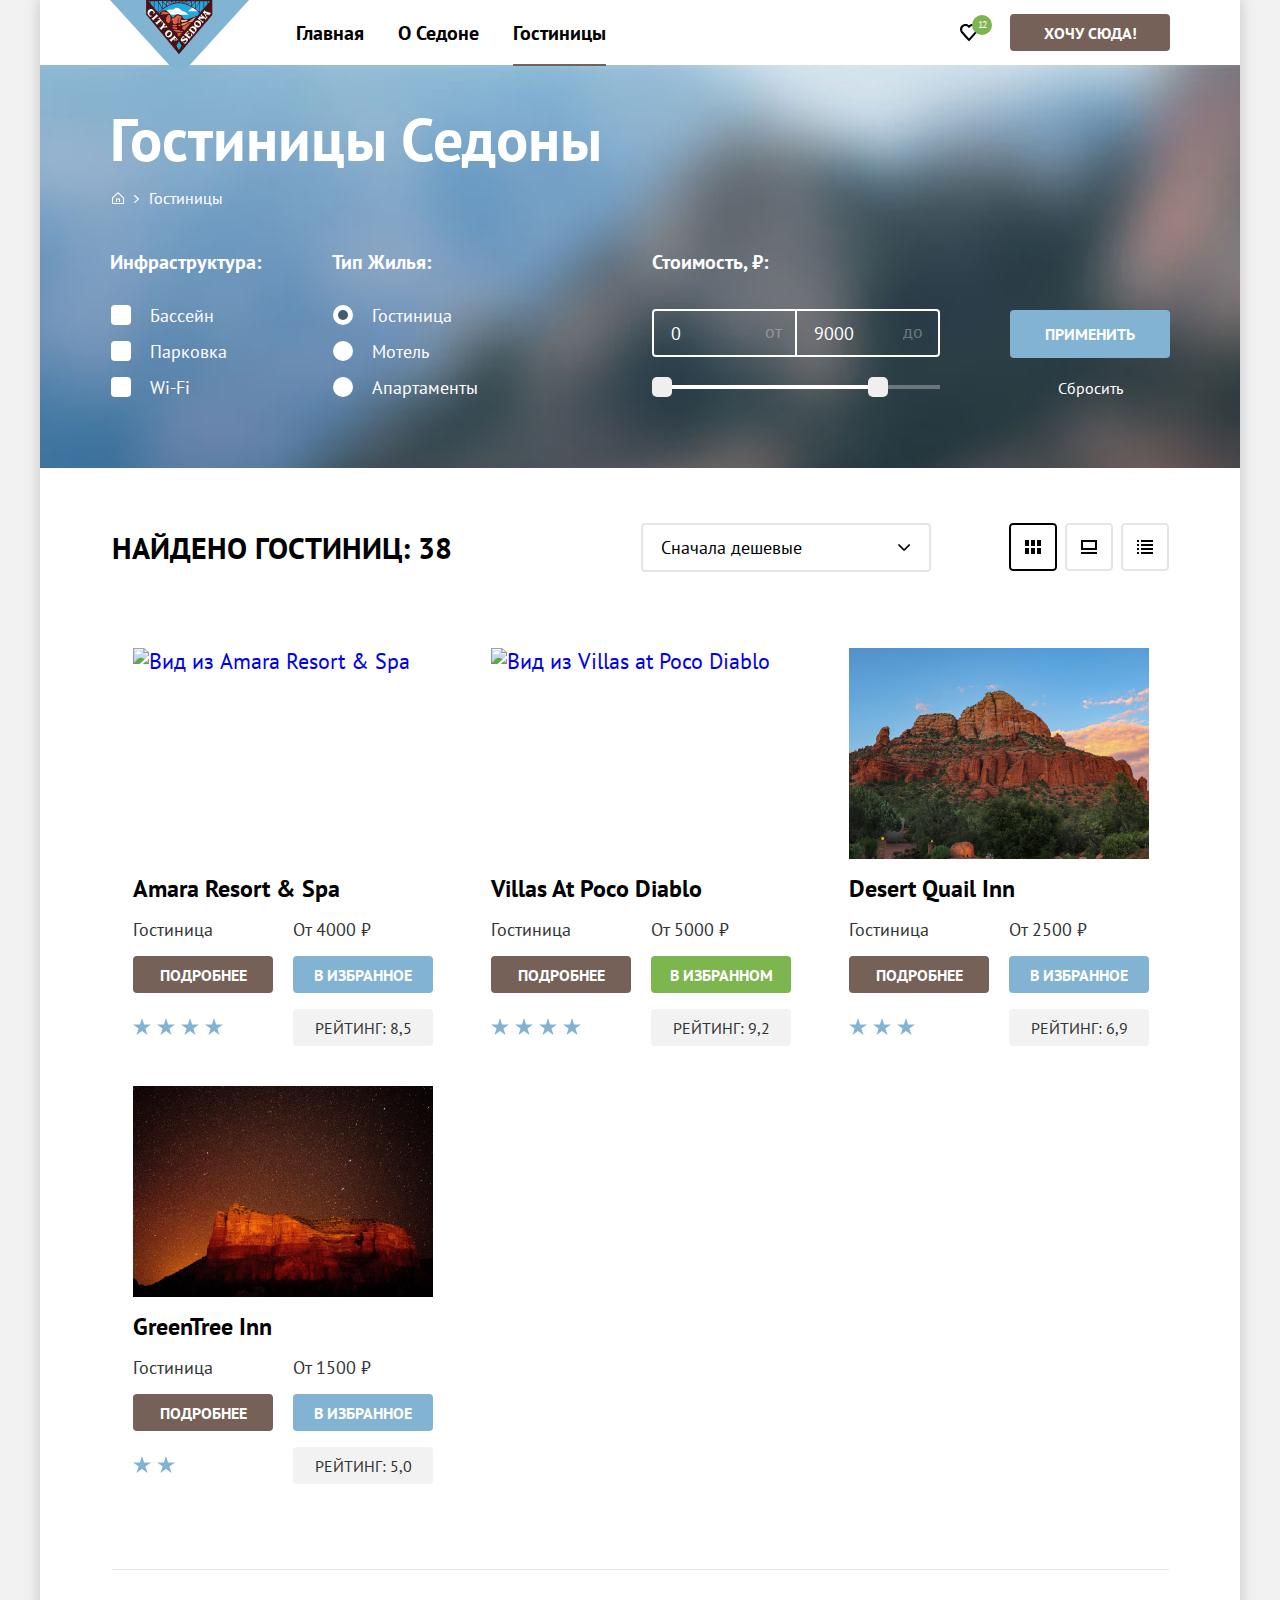
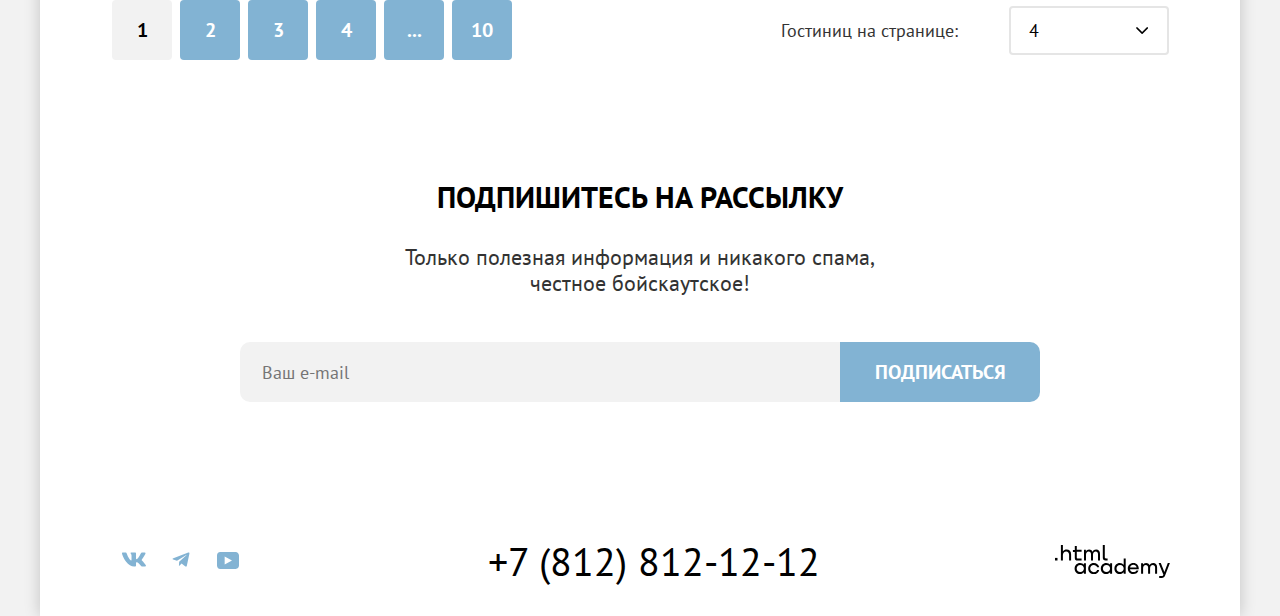
==== commit 79d1bdf3: "Завершаем вёрстку всех компонентов" ====
--- a/catalog.html
+++ b/catalog.html
@@ -3,7 +3,8 @@
   <head>
     <meta charset="utf-8">
     <title>HTML Academy: Седона</title>
-    <link rel="icon" href="favicon.svg" type="image/svg">
+    <link rel="icon" href="favicon.ico">
+    <link rel="icon" type="image/png" href="images/favicon.png">
     <link rel="stylesheet" href="styles/styles.css">
   </head>
   <body>
--- a/styles/styles.css
+++ b/styles/styles.css
@@ -125,9 +125,9 @@
     box-shadow: 0px 0px 15px rgba(0, 0, 0, 0.2);
 }
 
-header {
+.page-header {
     position: sticky;
-    z-index: 1000;
+    z-index: 10;
     top:0;
     display:flex;
     align-items: center;
@@ -137,13 +137,13 @@
     background-color: white;
 }
 
-header a {
+.page-header a {
     text-decoration: none;
     color: inherit;
 }
 
-header a:not(.page-logo, .navigation-current):hover,
-header a:not(.page-logo, .navigation-current):focus {
+.page-header a:not(.page-logo, .navigation-current):hover,
+.page-header a:not(.page-logo, .navigation-current):focus {
     box-shadow:inset 0px 7px 2px -5px #81B3D2;
 }
 
@@ -221,11 +221,13 @@
 
 .user-navigation-fav{
     background-image: url(/images/nav-fav.svg);
+    background-color: rgba(255,255,255);
     position: relative;
 }
 
 .user-navigation-search {
     background-image: url(/images/nav-search.svg);
+    background-color: rgba(255,255,255);
 }
 
 .user-navigation-fav::after {
@@ -672,7 +674,7 @@
 .filter-mark {
     width:20px;
     height:20px;
-    background: #FFFFFF;
+    background-color: #FFFFFF;
     border-radius: 4px;
     margin-left: 1px;
     margin-right: 19px;
@@ -684,12 +686,12 @@
 }
 
 .filter:hover > .filter-mark{
-    opacity: 0.6;
+    background-color: rgba(255,255,255, 0.6);
     
 }
 
 .filter-input:focus-within:focus-visible + .filter-mark {
-    opacity: 0.6;
+    background-color: rgba(255,255,255, 0.6);
     box-shadow: 0 0 0 3px #83B3D3;
 }
 
@@ -861,18 +863,19 @@
 
 .price-range {
     position: relative;
-    border-top: 2px solid rgba(255,255,255, 0.3);
-    border-bottom: 2px solid rgba(255,255,255, 0.3);
+    height: 4px;
+    background-color: rgba(255,255,255, 0.3);
+    /* border-top: 2px solid rgba(255,255,255, 0.3);
+    border-bottom: 2px solid rgba(255,255,255, 0.3); */
     margin-top: 28px;
 }
 
 .price-range-bar {
     position: absolute;
-    border-top: 2px solid white;
-    border-bottom: 2px solid white;
+    height: 4px;
+    background-color: white;
     margin-left: 20px;
     margin-right: 20px;
-    margin-top: -2px;
     z-index: 2;
 }
 
@@ -888,14 +891,15 @@
 
 .price-range-min {
     left:0;
-    top:-10px;
-     /* translateY(-50%); */
+    top:50%;
+    transform:  translateY(-50%);
     margin-left: -20px;
 }
 
 .price-range-max{
     right: 0;
-    top:-10px;
+    top:50%;
+    transform:  translateY(-50%);
     margin-right: -20px;
 }
 
@@ -991,14 +995,17 @@
 
 .sort-icon {
     background-image: url(../images/catalog/sort-icon.svg);
+    background-color: white;
 }
 
 .sort-slide {
     background-image: url(../images/catalog/sort-slide.svg);
+    background-color: white;
 }
 
 .sort-list {
     background-image: url(../images/catalog/sort-list.svg);
+    background-color: white;
 }
 
 .hotel {
@@ -1077,6 +1084,7 @@
     min-width: 24px;
     max-width: calc(24px * 5);
     background-image: url(../images/catalog/star.svg);
+    background-color: rgba(255,255,255);
     background-repeat:repeat-x;
     background-position: left 0;
     height: 50%;
@@ -1193,4 +1201,286 @@
 .show-amount-wrapper {
     display: flex;
     align-items: center;
+}
+
+.modal-container {
+    position: fixed;
+    z-index: 11;
+    top: 0;
+    left: 0;
+    display: flex;
+    width: 100%;
+    height: 100%;
+    background-color: rgba(242, 242, 242, 0.8);
+}
+
+.modal-plan {
+    position: relative;
+    top: 10px;
+    display: flex;
+    flex-wrap: wrap;
+    padding: 54px 70px 70px;
+    margin: auto auto auto;
+    box-sizing: border-box;
+    width: 715px;
+  
+    border-radius: 30px;
+    background-color: white;
+    box-shadow: 0px 25px 50px rgba(0, 0, 0, 0.15);
+}
+
+.modal-title{
+    align-self: center;
+}
+
+.modal-close {
+    width: 53px;
+    height: 53px;
+    border: none;
+    padding:0;
+    margin-left: auto;
+    border-radius: 50%;
+    background-color: #F2F2F2;
+}
+
+.modal-close svg{
+    fill: currentColor;
+    margin: auto;
+    display: block;
+}
+
+.modal-close:hover {
+    background-color: #E6E6E6;
+}
+
+.modal-close:focus {
+    box-shadow:0 0 0 3px #83B3D3;
+}
+
+.modal-close:active {
+    background-color: #F2F2F2;
+    box-shadow: none;
+    color:rgba(0, 0, 0, 0.3)
+}
+
+.modal-form {
+    color: #000000;
+    margin-top: 54px;
+    flex-basis: 100%;
+    display: flex;
+    flex-wrap: wrap;
+    align-items: center;
+    row-gap:40px;
+    justify-content: space-between;
+}
+
+.modal-input-name {
+    max-width: 154px;
+
+}
+
+.modal-input {
+    font-family: inherit;
+    background-color: #F2F2F2;
+    border:none;
+    box-sizing: border-box;
+    border-radius: 4px;
+}
+
+.modal-input::placeholder {
+    font: inherit;
+    color: #000000;
+    opacity: 0.6;
+}
+
+.modal-input::-webkit-outer-spin-button,
+.modal-input::-webkit-inner-spin-button {
+    -webkit-appearance: none;
+    margin: 0;
+}
+
+.people-number  {
+    text-align: center;
+    padding: 14px 33px 15px 33px;
+    width: 133px;
+}
+
+.people-number-wrapper {
+    display: flex;
+    justify-content: space-between;
+    align-items: inherit;
+    max-width: 288px;
+    position: relative;
+}
+
+.people-number-minus,
+.people-number-plus{
+    position: absolute;
+    border:none;
+    background: transparent;
+    font-size:0;
+    padding:0;
+    top: 50%;
+    opacity: 0.3;
+    cursor: pointer;
+    box-sizing: border-box;
+    height: 16px;
+    width: 16px;
+    border-radius: 2px;
+
+}
+.people-number-plus{
+    transform: translateY(-50%);
+    right:19px;
+}
+
+.people-number-minus{
+    transform: translateY(-50%);
+    right:101px;
+}
+
+.modal-input:hover {
+    background-color: #E6E6E6;
+}
+
+.people-number-minus:hover,
+.people-number-plus:hover{
+    opacity: 1;
+}
+
+.people-number-minus:focus,
+.people-number-plus:focus,
+.modal-input:focus{
+    opacity: 1;
+    box-shadow: 0 0 0 3px #83B3D3;
+}
+
+.people-number-minus:active,
+.people-number-plus:active{
+    opacity: 0.2;
+    box-shadow: none;
+}
+
+.modal-input:not(:placeholder-shown) {
+    background-color: white;
+    box-shadow: inset 0 0 0 2px black;
+}
+
+.adults{
+    width:288px;
+}
+
+.childs{
+    width: 230px;
+}
+
+.date-input {
+    margin-left: auto;
+    width: 420px;
+    padding: 15px 53px 14px 19px;
+    background: no-repeat url(../images/calendar.svg);
+    background-position: right 19px center;
+    background-color: #F2F2F2;
+}
+
+.modal-input-find {
+    padding: 12px 26px;
+    width:100%;
+    font-size: 20px;
+    line-height: 36px;
+}
+
+.modal-input-find:hover {
+    background-color: #68A2CA;
+}
+
+.modal-input-find:focus{
+    box-shadow: 0 0 0 3px #756257;
+}
+
+.modal-input-find:active{
+    box-shadow:none;
+    color:rgba(255, 255, 255, 0.3) ;
+}
+
+.input-preresult{
+    position: relative;
+}
+
+.input-message{
+    font-weight: 400;
+    font-size: 16px;
+    line-height: 29px;
+    position: absolute;
+    left: 0;
+    top:50px;
+}
+
+.success-input-message {
+    /* класс для ошибки в модалке */   
+    color: #333333;
+    /* display: none; */ 
+}
+
+.wrong-input-message{
+    /* класс для успеха в модалке */
+    color: #FF5757;
+     /* display: none; */
+}
+
+.tooltip {
+    position: absolute;
+    display: block;
+    bottom:11px;
+    left:54px;
+}
+
+.tooltip-toggle {
+    display: block;
+    padding: 0;
+    margin: 0;
+    border:none;
+    border-radius: 50%;
+    width: 25px;
+    height: 25px;
+    background-color: #83B3D3;
+}
+
+
+.tooltip-toggle:hover + .tooltip-text{
+    cursor: help;
+    display: block;
+}
+
+.tooltip-text {
+    position: absolute;
+    background-color: #333333;
+    box-shadow: 0px 15px 30px rgba(0, 0, 0, 0.3);
+    border-radius: 10px;
+    width: 256px;
+    padding: 15px 18px 18px 22px;
+    color: white;
+    box-sizing: border-box;
+    top: 40px;
+    left: 50%;
+    transform: translateX(-50%);
+    display: none;
+}
+
+.tooltip-text::before {
+    content: "";
+    background-image: url(../images/tooltip-triangle.svg);
+    background-repeat: no-repeat;
+    background-position: center;
+    background-color: transparent;
+    width: 19px;
+    height: 9px;
+    position: absolute;
+    left: 50%;
+    transform: translateX(-50%);
+    top:-9px;
+}
+/* класс для скрытия модалки */
+.closed-modal {
+    display: none;
 }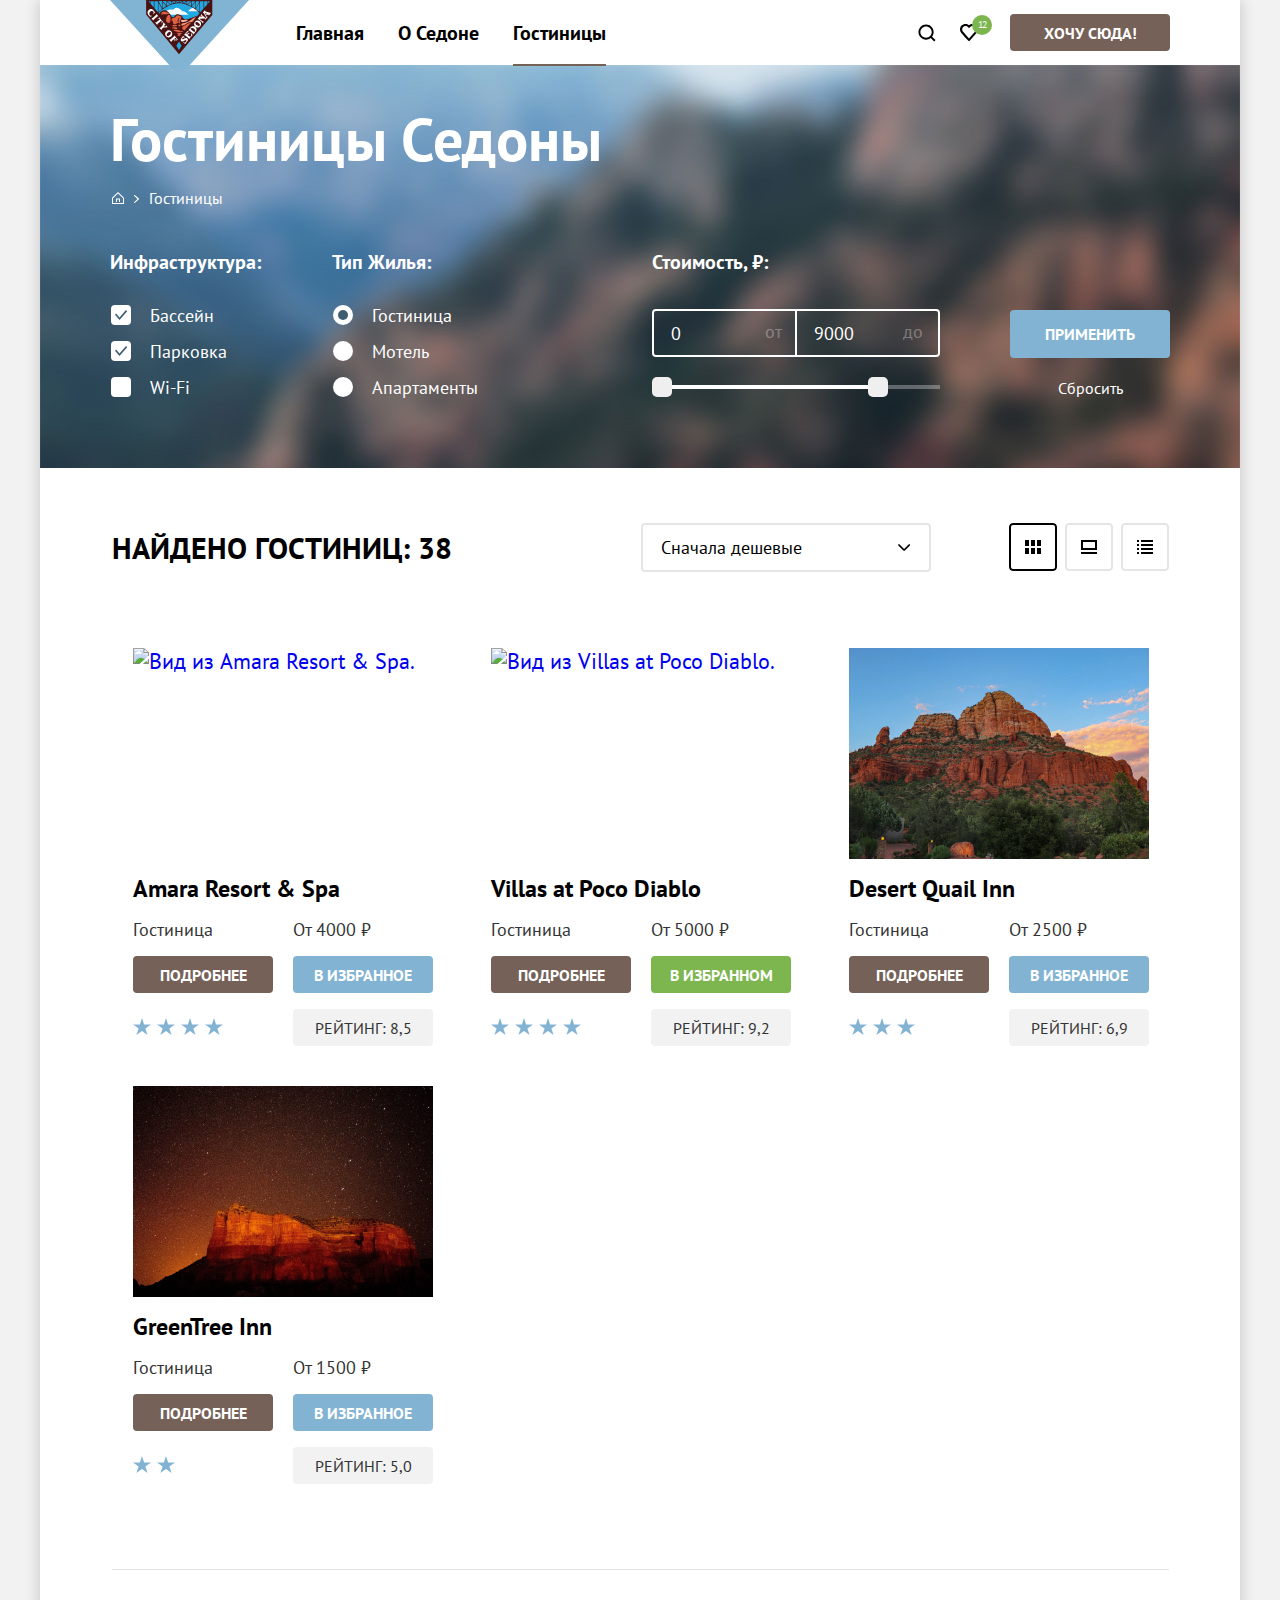
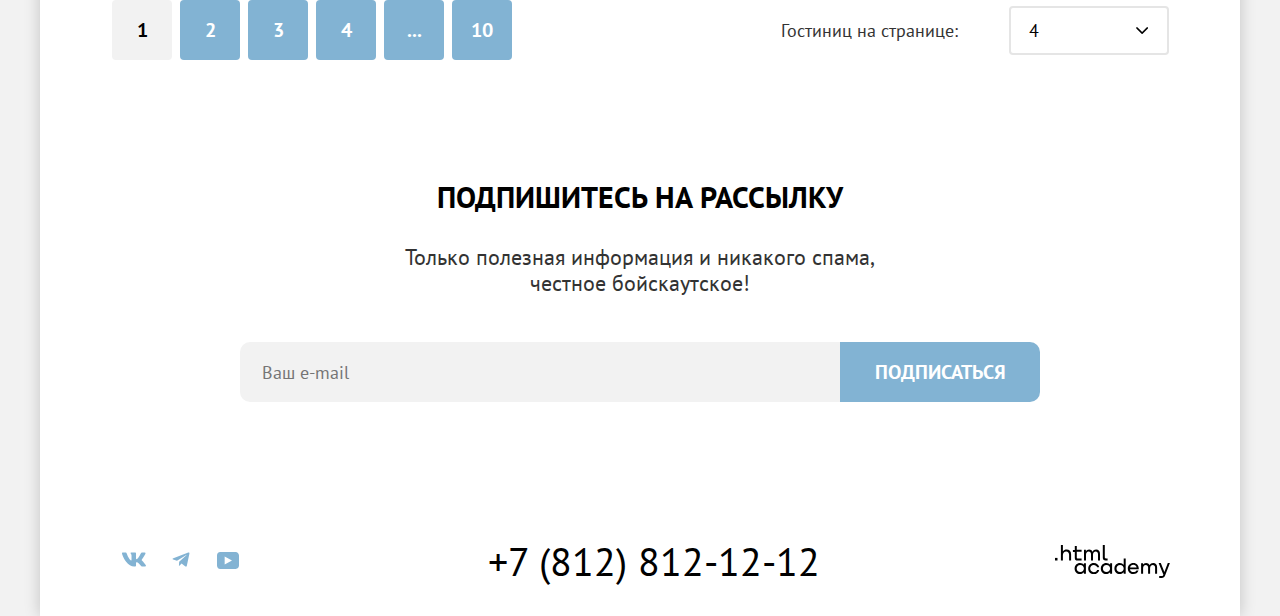
==== commit 33a50930: "Merge pull request #4 from linkemz/master" ====
--- a/catalog.html
+++ b/catalog.html
@@ -10,7 +10,7 @@
   <body>
     <div class="body-container">
         <header class="page-header">
-            <a class="page-logo" href="index.html"><img class="header-logo" alt="Логотип City of Sedona" height="70" width="139" src="images/logo.svg"></a>
+            <a class="page-logo" href="index.html"><img class="header-logo" alt="Логотип City of Sedona" height="70" width="139" src="images/logo.svg" alt="Логотип седоны." title="Перейти на главную."></a>
             <nav class="navigation">
               <ul class="navigation-list">
                 <li  class="navigation-item">
@@ -173,7 +173,7 @@
                         <li class="hotel-item">
                                 <a href="#" class="hotel-item-link">
                                     <figure class="hotel">
-                                        <img class="hotel-item-image" src="images/catalog/hotel-amararesortspa.jpg" width="300" height="211" alt="Вид из Amara Resort & Spa">
+                                        <img class="hotel-item-image" src="images/catalog/hotel-amararesortspa.jpg" width="300" height="211" alt="Вид из Amara Resort & Spa.">
                                         <figcaption class="hotel-name">
                                                 <h3 class="hotel-item-name head3">Amara Resort & Spa</h3>
                                         </figcaption>
@@ -189,9 +189,9 @@
                         <li class="hotel-item">
                                 <a href="#" class="hotel-item-link">
                                     <figure class="hotel">
-                                        <img class="hotel-item-image" src="images/catalog/hotel-villaspocodiablo.jpg" width="300" height="211" alt="Вид из Villas at Poco Diablo">  
+                                        <img class="hotel-item-image" src="images/catalog/hotel-villaspocodiablo.jpg" width="300" height="211" alt="Вид из Villas at Poco Diablo.">  
                                             <figcaption class="hotel-name">
-                                                <h3 class="hotel-item-name head3">villas At poco diablo</h3>
+                                                <h3 class="hotel-item-name head3" style="text-transform:none">Villas at Poco Diablo</h3>
                                             </figcaption>
                                     </figure>
                                 </a>
@@ -205,7 +205,7 @@
                         <li class="hotel-item">
                                 <a href="#" class="hotel-item-link">
                                     <figure class="hotel">
-                                        <img class="hotel-item-image" src="images/catalog/hotel-desertquail.jpg" width="300" height="211" alt="Вид из Desert Quail Inn">
+                                        <img class="hotel-item-image" src="images/catalog/hotel-desertquail.jpg" width="300" height="211" alt="Вид из Desert Quail Inn.">
                                             <figcaption class="hotel-name">
                                                 <h3 class="hotel-item-name head3">Desert Quail Inn</h3>
                                             </figcaption>                                   
@@ -221,7 +221,7 @@
                         <li class="hotel-item">
                                 <a href="#" class="hotel-item-link">
                                     <figure class="hotel">
-                                        <img class="hotel-item-image" src="images/catalog/hotel-GreenTreeinn.jpg" width="300" height="211" alt="Вид из GreenTree Inn">
+                                        <img class="hotel-item-image" src="images/catalog/hotel-GreenTreeinn.jpg" width="300" height="211" alt="Вид из GreenTree Inn.">
                                             <figcaption class="hotel-name">
                                                 <h3 class="hotel-item-name head3">GreenTree Inn</h3>
                                             </figcaption>                                
@@ -274,11 +274,11 @@
             </section>
 
             <section class="catalog-subscribe site-subscribe">
-                <h2 class="subscribe-title">Подпишитесь на рассылку</h2>
+                <h2 class="subscribe-title head2">Подпишитесь на рассылку</h2>
                 <p class="subscribe-description">Только полезная информация и никакого спама,<br> честное бойскаутское!</p>
                 <form class="subscribe-form" action="https://echo.htmlacademy.ru/" method="post">
                   <label for="email" class="suscribe-label visually-hidden">Введите ваш email</label>
-                    <input class="email-input text-input" type="email" name="email" id="email" placeholder="Ваш e-mail">
+                    <input class="email-input text-input" type="email" name="email" id="email" placeholder="Ваш e-mail" required>
                     <button class="button-subscribe button blue-button" type="submit">Подписаться</button>
                 </form>
             </section>
--- a/styles/styles.css
+++ b/styles/styles.css
@@ -20,19 +20,19 @@
 }
 
 .button {
-    font-family: inherit;
     padding-left: 15px;
     padding-right: 15px;
-    border-radius: 4px;
-    text-decoration: none;
+    min-width: 140px;
+    font-family: inherit;
     font-size: 16px;
     line-height: 20px;
+    font-weight:700;
+    text-decoration: none;
     text-align:center;
     text-transform: uppercase;
     color:white;
+    border-radius: 4px;
     border-style: none;
-    font-weight:700;
-    min-width: 140px;
     cursor: pointer;
 }
 
@@ -107,12 +107,12 @@
 
   body {
     height: 100%;
+    margin:0;
     font-family: "PT Sans", sans-serif;
     font-size: 22px;
     line-height: 26px;
-    margin:0;
+    font-weight: 400;
     color: #333333;
-    font-weight: 400;
 }
 
 .body-container{
@@ -131,9 +131,9 @@
     top:0;
     display:flex;
     align-items: center;
-    color:#000000;
     font-size: 20px;
     font-weight: 700;
+    color:#000000;
     background-color: white;
 }
 
@@ -149,24 +149,22 @@
 
 
 .page-logo {
+    position: absolute;
     align-self:flex-start;
-    margin: 0;
     margin-left: 70px;
-    position: absolute;
-}
-
-nav {
+}
+
+.navigation {
     margin-left: 239px;
     min-width: 390px;
     padding-left:17px;
-    /* margin-bottom: -1px; */
 }
 
 .navigation-list {
-    list-style: none;
     display:flex;
     margin: 0;
     padding:0;
+    list-style: none;
 }
 
 .navigation-item:not(:last-child) {
@@ -175,37 +173,34 @@
 }
 
 .navigation-link {
+    position: relative;
     display: block;
     padding-top:20px;
     padding-bottom:19px;
-    position: relative;
 }
 
 .navigation-current {
-    /* border-bottom: 2px solid #756257; */
     pointer-events: none;
-    
 }
 
 .navigation-current::before {
     content: "";
     position: absolute;
-    height: 2px;
-    background-color: #756257;
     bottom:-1px;
     left: 0;
     right: 0;
+    height: 2px;
+    background-color: #756257;
 }
 
 .user-navigation-list {
-    list-style: none;
-    height: 100%;
     display:flex;
     flex-wrap: nowrap;
+    height: 100%;
     min-width:84px;
     margin:0 20px 0 auto;
     padding:0;
-    
+    list-style: none;
 }
 
 
@@ -214,15 +209,15 @@
     display: block;
     padding-top:33px;
     padding-bottom: 32px;
+    min-width: 42px;
     background-repeat: no-repeat;
     background-position: center;
-    min-width: 42px;
 }
 
 .user-navigation-fav{
+    position: relative;
     background-image: url(/images/nav-fav.svg);
     background-color: rgba(255,255,255);
-    position: relative;
 }
 
 .user-navigation-search {
@@ -233,6 +228,10 @@
 .user-navigation-fav::after {
     position: absolute;
     content: "12";
+    height: 20px;
+    left: 24px;
+    top: 15px;
+    min-width: 20px;
     font-weight: 400;
     font-size: 10px;
     line-height: 19px;
@@ -240,10 +239,6 @@
     text-indent: -0.1em;
     letter-spacing: -0.1em;
     color: #FFFFFF; 
-    min-width: 20px;
-    height: 20px;
-    left: 24px;
-    top: 15px;
     background: #7DB54F;
     border-radius: 50%;
 }
@@ -251,15 +246,12 @@
 
 
 .header-search-popup-call {
+    min-width: 160px;
     margin-right: 70px;
-    min-width: 160px;
     padding-top: 9px;
     padding-bottom: 8px;
 }
 
-select {
-    font-family: inherit;
-}
 
 .small-text {
     font-size: 16px;
@@ -280,8 +272,8 @@
 }
 
 .main-container {
+    display:flex;
     flex-grow: 1;
-    display:flex;
     flex-direction: column;
   }
 
@@ -290,8 +282,7 @@
     background-repeat: no-repeat, no-repeat;
     background-position: bottom, bottom;
     background-size: auto auto, auto auto;
-    background-color: white;
-    text-align: center;
+    background-color: rgba(73, 73, 131, 0.4)
 }
 
 .welcome-img {
@@ -302,13 +293,12 @@
     padding-bottom: 82px;
 }
 
-.advantages {
+.advantages {  
+    width:100%;
     padding-top: 63px;
     text-align:center;
-    width:100%;
-}
-
-h2,
+}
+
 .head2 {
     margin: 0;
     font-size: 30px;
@@ -318,8 +308,8 @@
 }
 
 h3, h4 {
-margin-top: 0;
-margin-bottom: 0;
+    margin-top: 0;
+    margin-bottom: 0;
 }
 
 .advantages-intro {
@@ -330,22 +320,22 @@
  .advantages-list {
     display:flex;
     flex-wrap:wrap;
+    justify-content: space-between;
+    padding:0;
+    margin:0;
+    width: 100%;
     font-size: 18px;
     line-height: 21px;
     list-style: none;
-    padding:0;
-    margin:0;
-    width: 100%;
-    justify-content: space-between;
 }
 
 .advantages-item-sub {
     display:flex;
+    flex-grow:  1; 
+    padding:0;
+    color:#333333;
+    background-color: white;
     list-style: none;
-    padding:0;
-    background-color: white;
-    color:#333333;
-    flex-grow:  1;
 }
 
 .advantages-item-sub h4 {
@@ -370,10 +360,10 @@
 } 
 
 .advantages-sub-icon {
+    display: block;
     min-width: 75px;
     min-height: 76px;
-    display: block;
-    position:static;
+
 }
 
 .home-icon {
@@ -434,9 +424,9 @@
 
 
 .interesting {
-    text-align: center;
     padding: 91px 200px 93px;
     flex-grow: 1;
+    text-align: center;
 }
 
 .interesting-description {
@@ -448,19 +438,19 @@
 .search-popup-call {
     min-width: 574px;
     padding:12px 15px;
-    cursor: pointer;
     font-weight:700;
     font-size:20px;
     line-height: 36px;
+    cursor: pointer;
 }
 
 .site-subscribe {
+    padding: 94px 200px; 
+    text-align: center;
     background-image: url(../images/subscribe-background.jpg);
     background-size: 100% auto;
+    background-color: #82B3D3;
     color:white;
-    background-color: #82B3D3;
-    text-align: center;
-    padding: 94px 200px;
 }
 
 .subscribe-form {
@@ -470,10 +460,10 @@
 .email-input {
     display: block;
     box-sizing: border-box;
-    background-color: #F2F2F2;
+    padding-top: 0;
+    padding-bottom: 0;
     flex-grow:1;
     height: inherit;
-    border-radius: 10px 0px 0px 10px;
     border-style: none;
     padding-left: 22px;
     font-size: 18px;
@@ -481,8 +471,8 @@
     font-family: inherit;
     color:#333333;
     border: 0px;
-    padding-top: 0;
-    padding-bottom: 0;
+    background-color: #F2F2F2;
+    border-radius: 10px 0px 0px 10px;
 }
 
 .text-input:hover,
@@ -498,15 +488,12 @@
 .button-subscribe {
     display: block;
     min-width:200px;
-    border-radius: 0px 10px 10px 0px;
-    border-style: none;
-    font-size: 18px;
-    line-height: 21px;
-    font-family: inherit;
     padding-top: 12px;
     padding-bottom: 12px;
     font-size: 20px;
     line-height: 36px;
+    border-radius: 0px 10px 10px 0px;
+    border-style: none;
 }
 
 .subscribe-description {
@@ -581,12 +568,12 @@
 }
 
 .filter-container {
+    padding: 35px 70px 70px;
+    margin-bottom: 5px;
+    color:white;
     background-image: url(../images/catalog/catalog-background.jpg);
     background-color: white;
     background-repeat: space;
-    padding: 35px 70px 70px;
-    color:white;
-    margin-bottom: 5px;
 }
 
 .head1 {
@@ -598,11 +585,11 @@
 }
 
 .catalog-navigation-breadcrumbs{
-    list-style-type: none;
+    display: flex;
+    padding:0;
     margin-top:10px;
     margin-bottom: 40px;
-    padding:0;
-    display: flex;
+    list-style-type: none;
 }
 
 .catalog-breadcrumbs-item {
@@ -615,12 +602,12 @@
 
 .catalog-breadcrumbs-item:not(:last-child):after{
     content: "";
+    display: block;
+    width: 5px;
     padding:0 8px;
     background-image: url(../images/catalog/breadcrumb-divide.svg);
     background-repeat: no-repeat;
     background-position: center;
-    display: block;
-    width: 5px;
 }
 
 .catalog-breadcrumbs-link {
@@ -629,10 +616,10 @@
 }
 
 .catalog-filter-form {
+    display: flex;
+    justify-content: space-between;
     padding:0;
     margin:0;
-    display: flex;
-    justify-content: space-between;
 }
 
 
@@ -654,9 +641,9 @@
 }
 
 .catalog-filter-list {
-    list-style-type: none;
     padding:0;
     margin:0;    
+    list-style-type: none;
 }
 
 .catalog-filter-item {
@@ -664,25 +651,24 @@
     line-height: 21px;
     margin-top: 15px;
 }
-/* ----------------------------------------------------------------------- */
+
 .filter {
     display: flex;
     cursor: pointer;
     position: relative;
 }
 
-.filter-mark {
+.filter-mark {    
+    position: relative;
+    flex-shrink:0;
+    align-self: center;
     width:20px;
     height:20px;
+    margin-left: 1px;
+    margin-right: 19px;
+    margin-bottom: 1px;
     background-color: #FFFFFF;
     border-radius: 4px;
-    margin-left: 1px;
-    margin-right: 19px;
-    flex-shrink:0;
-    align-self: center;
-    margin-bottom: 1px;
-    position: relative;
-    font-family: none;
 }
 
 .filter:hover > .filter-mark{
@@ -704,8 +690,6 @@
     background-repeat: no-repeat;
     background-position: left 4px top 5px;
 }
-
-/* ------------------------------------------------------------------ */
 
 .catalog-filter-reset:hover,
 .catalog-breadcrumbs-link:hover {
@@ -746,28 +730,31 @@
 }
 
 .catalog-filter-price{
+    position: relative;
+    display: flex;
+    justify-content: stretch;
     margin-top: 19px;
     width:288px;
-    display: flex;
-    justify-content: stretch;
     border-radius: 4px;
     gap:2px;
-    position: relative;
 }
 
 .filter-price-input::-webkit-outer-spin-button,
 .filter-price-input::-webkit-inner-spin-button {
     -webkit-appearance: none;
-    margin: 0;
-}
-
+}
+
+input[type="number"] {
+    -moz-appearance: textfield;
+}
 
 
 .filter-price-input {
     border: 2px solid #FFFFFF;
     box-sizing: border-box;
     margin: 0;
-    flex: 1;
+    width: 50%;
+    flex: 1 0;
     padding: 12px 17px 11px 17px;
     background: rgba(0, 0, 0, 0);
     font-family: inherit;
@@ -789,9 +776,6 @@
     border-radius: 0 4px 4px 0;
 }
 
-/* .catalog-filter-price  {
-    /* pointer-events: auto;
-  } */
 
 .catalog-filter-price:hover > .price-from:not(:hover) {
     border-right: 2px solid rgba(0, 0, 0, 0);
@@ -820,8 +804,8 @@
 
 .filter-price-label{
     position: absolute;
+    top:12px;
     opacity:0.3;
-    top:12px;
 }
 
 .label-from {
@@ -843,16 +827,15 @@
     align-self: center;
     margin-top:20px;
     padding: 0;
-    border: none;
     font: inherit;
-    background-color: transparent;
-    cursor: pointer;
     font-size: 16px;
     line-height: 20px;
     text-transform:capitalize;
+    border: none;
     color:white;
-    min-width: fit-content;
+    background-color: transparent;
     border-radius: 4px;
+    cursor: pointer;
 }
 
 .catalog-filter-result {
@@ -864,10 +847,8 @@
 .price-range {
     position: relative;
     height: 4px;
+    margin-top: 28px;
     background-color: rgba(255,255,255, 0.3);
-    /* border-top: 2px solid rgba(255,255,255, 0.3);
-    border-bottom: 2px solid rgba(255,255,255, 0.3); */
-    margin-top: 28px;
 }
 
 .price-range-bar {
@@ -876,30 +857,27 @@
     background-color: white;
     margin-left: 20px;
     margin-right: 20px;
-    z-index: 2;
 }
 
 .price-range-toggle {
     position: absolute;
+    top:50%;
+    transform:  translateY(-50%);
     width: 20px;
     height: 20px;
     border-radius: 5px;
     border: none;
     cursor:col-resize;
-    z-index: 1;
-}
+}
+
 
 .price-range-min {
     left:0;
-    top:50%;
-    transform:  translateY(-50%);
     margin-left: -20px;
 }
 
 .price-range-max{
     right: 0;
-    top:50%;
-    transform:  translateY(-50%);
     margin-right: -20px;
 }
 
@@ -941,6 +919,9 @@
     border:none;
     margin-left: auto;
     appearance: none;
+    -webkit-appearance: none;
+    -moz-appearance:none;
+    font-family: inherit;
     background: no-repeat url(../images/catalog/select-sort.svg);
     background-position: center right 20px;
 }
@@ -965,9 +946,9 @@
     gap:8px;
     margin:0;
     padding:0;
-    list-style-type: none;
     margin-left: 78px;
     align-self: flex-start;
+    list-style-type: none;
 }
 
 .view-type {
@@ -1020,9 +1001,9 @@
     list-style-type: none;
     padding:0;
     margin: 0;
-    border-bottom: 1px solid #E6E6E6;
     padding-bottom: 65px;
     padding-left: 1px;
+    border-bottom: 1px solid #E6E6E6;
 }
 
 
@@ -1115,15 +1096,15 @@
 .rating-number{
     margin: 0;
     grid-area: rating-number;
-    background: #F2F2F2;
-    border-radius: 4px;
     padding-top:9px;
     padding-bottom: 8px;
     text-align: center;
     font-size: 16px;
     line-height: 20px;
+    text-transform: uppercase;
     pointer-events: none;
-    text-transform: uppercase;
+    background: #F2F2F2;
+    border-radius: 4px;
 }
 
 .catalog-subscribe {
@@ -1223,7 +1204,6 @@
     margin: auto auto auto;
     box-sizing: border-box;
     width: 715px;
-  
     border-radius: 30px;
     background-color: white;
     box-shadow: 0px 25px 50px rgba(0, 0, 0, 0.15);
@@ -1264,7 +1244,6 @@
 }
 
 .modal-form {
-    color: #000000;
     margin-top: 54px;
     flex-basis: 100%;
     display: flex;
@@ -1272,6 +1251,7 @@
     align-items: center;
     row-gap:40px;
     justify-content: space-between;
+    color: #000000;
 }
 
 .modal-input-name {
@@ -1296,39 +1276,40 @@
 .modal-input::-webkit-outer-spin-button,
 .modal-input::-webkit-inner-spin-button {
     -webkit-appearance: none;
+    -moz-appearance: none;
     margin: 0;
 }
 
 .people-number  {
-    text-align: center;
     padding: 14px 33px 15px 33px;
     width: 133px;
+    text-align: center;
 }
 
 .people-number-wrapper {
+    position: relative;
     display: flex;
     justify-content: space-between;
     align-items: inherit;
     max-width: 288px;
-    position: relative;
 }
 
 .people-number-minus,
 .people-number-plus{
     position: absolute;
-    border:none;
-    background: transparent;
-    font-size:0;
     padding:0;
     top: 50%;
-    opacity: 0.3;
-    cursor: pointer;
     box-sizing: border-box;
     height: 16px;
     width: 16px;
     border-radius: 2px;
-
-}
+    font-size:0;
+    opacity: 0.3;
+    cursor: pointer;
+    border:none;
+    background: transparent;
+}
+
 .people-number-plus{
     transform: translateY(-50%);
     right:19px;
@@ -1408,24 +1389,24 @@
 }
 
 .input-message{
+    position: absolute;
+    left: 0;
+    top:50px;
     font-weight: 400;
     font-size: 16px;
     line-height: 29px;
-    position: absolute;
-    left: 0;
-    top:50px;
-}
-
+}
+
+   /* класс для ошибки в модалке */ 
 .success-input-message {
-    /* класс для ошибки в модалке */   
     color: #333333;
-    /* display: none; */ 
-}
-
-.wrong-input-message{
-    /* класс для успеха в модалке */
+    display: none; 
+}
+
+ /* класс для успеха в модалке */
+.wrong-input-message{ 
     color: #FF5757;
-     /* display: none; */
+     display: none;
 }
 
 .tooltip {
@@ -1439,48 +1420,53 @@
     display: block;
     padding: 0;
     margin: 0;
-    border:none;
-    border-radius: 50%;
     width: 25px;
     height: 25px;
     background-color: #83B3D3;
-}
-
-
-.tooltip-toggle:hover + .tooltip-text{
+    border:none;
+    border-radius: 50%;
+}
+
+.tooltip-toggle:hover,
+.tooltip-toggle:focus {
+    background-color: #68A2CA;
+}
+
+.tooltip-toggle:hover + .tooltip-text,
+.tooltip-toggle:focus + .tooltip-text{
     cursor: help;
     display: block;
 }
 
 .tooltip-text {
     position: absolute;
+    display: none;
+    top: 40px;
+    left: 50%;
+    transform: translateX(-50%);
+    width: 256px;
+    padding: 15px 18px 18px 22px;
+    box-sizing: border-box;
     background-color: #333333;
     box-shadow: 0px 15px 30px rgba(0, 0, 0, 0.3);
     border-radius: 10px;
-    width: 256px;
-    padding: 15px 18px 18px 22px;
     color: white;
-    box-sizing: border-box;
-    top: 40px;
+}
+
+.tooltip-text::before {
+    content: "";
+    position: absolute;
     left: 50%;
     transform: translateX(-50%);
-    display: none;
-}
-
-.tooltip-text::before {
-    content: "";
+    top:-9px;
+    width: 19px;
+    height: 9px;
     background-image: url(../images/tooltip-triangle.svg);
     background-repeat: no-repeat;
     background-position: center;
     background-color: transparent;
-    width: 19px;
-    height: 9px;
-    position: absolute;
-    left: 50%;
-    transform: translateX(-50%);
-    top:-9px;
-}
-/* класс для скрытия модалки */
+}
+/* класс для скрытия модалки */ 
 .closed-modal {
     display: none;
 }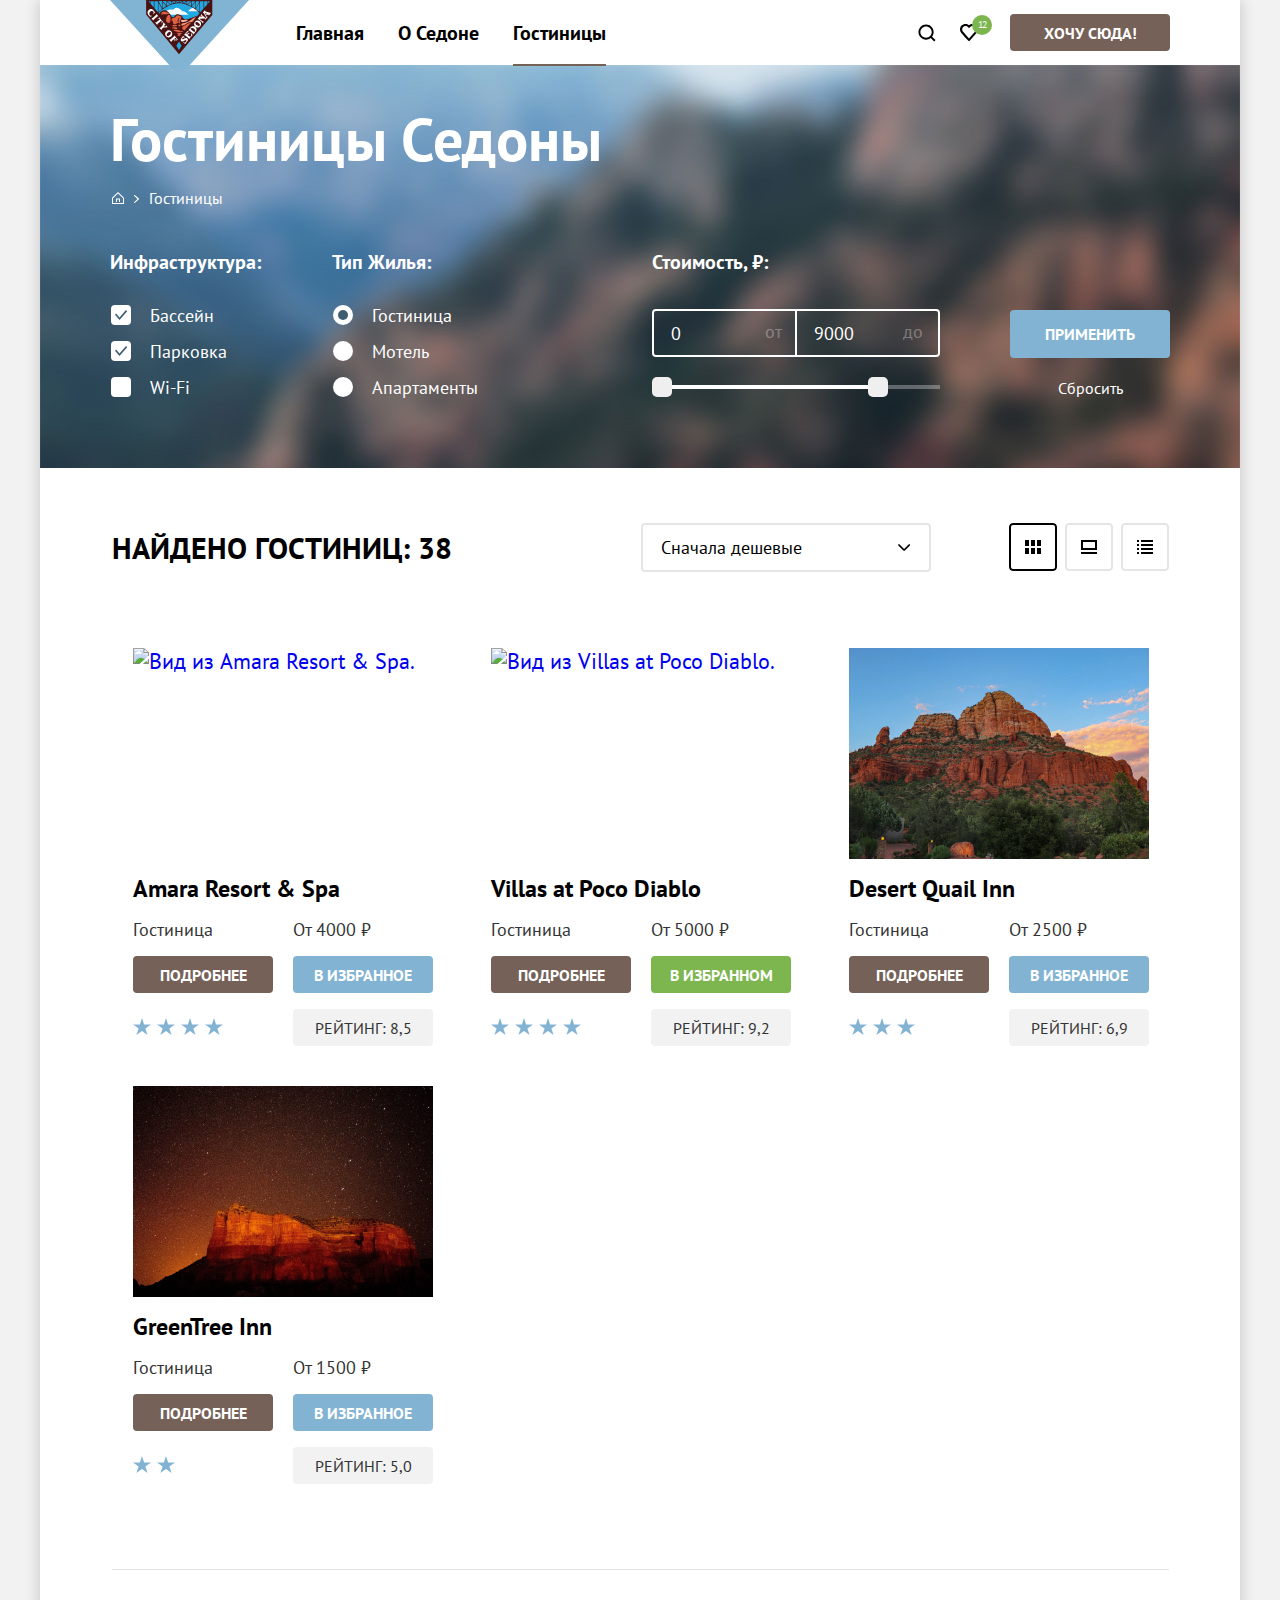
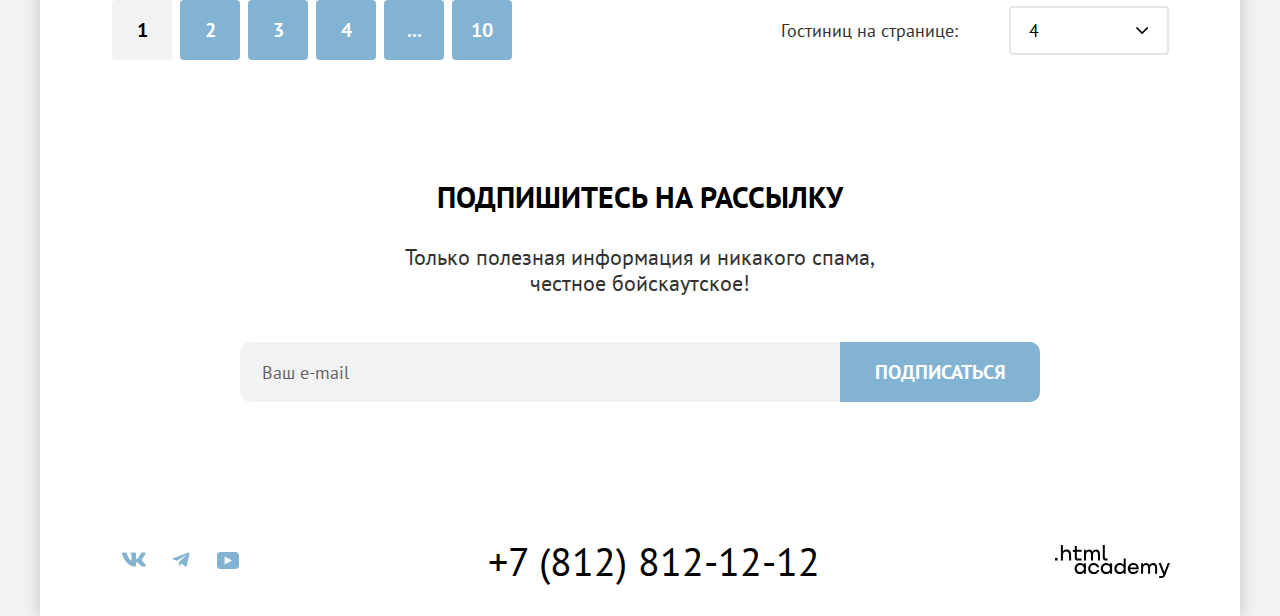
==== commit 9202df66: "Правит по замечаниям наставника" ====
--- a/catalog.html
+++ b/catalog.html
@@ -10,7 +10,7 @@
   <body>
     <div class="body-container">
         <header class="page-header">
-            <a class="page-logo" href="index.html"><img class="header-logo" alt="Логотип City of Sedona" height="70" width="139" src="images/logo.svg" alt="Логотип седоны." title="Перейти на главную."></a>
+            <a class="page-logo" href="index.html"><img class="header-logo" alt="Логотип City of Sedona." height="70" width="139" src="images/logo.svg" title="Перейти на главную."></a>
             <nav class="navigation">
               <ul class="navigation-list">
                 <li  class="navigation-item">
@@ -278,7 +278,7 @@
                 <p class="subscribe-description">Только полезная информация и никакого спама,<br> честное бойскаутское!</p>
                 <form class="subscribe-form" action="https://echo.htmlacademy.ru/" method="post">
                   <label for="email" class="suscribe-label visually-hidden">Введите ваш email</label>
-                    <input class="email-input text-input" type="email" name="email" id="email" placeholder="Ваш e-mail" required>
+                    <input class="email-input" type="email" name="email" id="email" placeholder="Ваш e-mail" required>
                     <button class="button-subscribe button blue-button" type="submit">Подписаться</button>
                 </form>
             </section>
--- a/styles/styles.css
+++ b/styles/styles.css
@@ -14,7 +14,7 @@
     font-display: swap;
 }
 
-:active, :hover, :focus, :focus-within, :focus-visible {
+:focus, :focus-within, :focus-visible {
     outline: 0;
     outline-offset: 0;
 }
@@ -46,8 +46,17 @@
 }
 
 .brown-button:hover,
+.brown-button:focus {
+    background-color: #615048;
+    outline: 0;
+    outline-offset: 0;
+}
+
 .brown-button:focus-visible {
     background-color: #615048;
+    outline-width: 2px;
+    outline-color: black;
+    outline-style: auto;
 }
 
 .brown-button:active {
@@ -59,8 +68,17 @@
 }
 
 .blue-button:hover,
+.blue-button:focus {
+    background-color: #68A2CA;
+    outline: 0;
+    outline-offset: 0;
+}
+
 .blue-button:focus-visible {
     background-color: #68A2CA;
+    outline-width: 2px;
+    outline-color: black;
+    outline-style: auto;
 }
 
 .blue-button:active {
@@ -72,8 +90,17 @@
 }
 
 .green-button:hover,
+.green-button:focus {
+    background-color: #6C9E42;
+    outline: 0;
+    outline-offset: 0;
+}
+
 .green-button:focus-visible {
     background-color: #6C9E42;
+    outline-width: 2px;
+    outline-color: black;
+    outline-style: auto;
 }
 
 .green-button:active {
@@ -145,6 +172,8 @@
 .page-header a:not(.page-logo, .navigation-current):hover,
 .page-header a:not(.page-logo, .navigation-current):focus {
     box-shadow:inset 0px 7px 2px -5px #81B3D2;
+    outline: 0;
+    outline-offset: 0;
 }
 
 
@@ -216,12 +245,12 @@
 
 .user-navigation-fav{
     position: relative;
-    background-image: url(/images/nav-fav.svg);
+    background-image: url("/images/nav-fav.svg");
     background-color: rgba(255,255,255);
 }
 
 .user-navigation-search {
-    background-image: url(/images/nav-search.svg);
+    background-image: url("/images/nav-search.svg");
     background-color: rgba(255,255,255);
 }
 
@@ -265,6 +294,23 @@
     line-height: 21px;
 }
 
+.head2 {
+    margin: 0;
+    font-size: 30px;
+    line-height: 36px;
+    font-weight: 700;
+    text-transform: uppercase;
+}
+
+.head3 { 
+    margin-top: 0;
+    margin-bottom: 0;
+    font-weight: 700;
+    font-size: 24px;
+    line-height: 28px;
+    text-transform: uppercase;
+}
+
 .head4 {
     font-weight: 700;
     font-size: 20px;
@@ -278,7 +324,7 @@
   }
 
 .page-welcome {
-    background-image: url(../images/index-background-divider.svg), url(../images/index-background.jpg);
+    background-image: url("../images/index-background-divider.svg"), url("../images/index-background.jpg");
     background-repeat: no-repeat, no-repeat;
     background-position: bottom, bottom;
     background-size: auto auto, auto auto;
@@ -299,18 +345,7 @@
     text-align:center;
 }
 
-.head2 {
-    margin: 0;
-    font-size: 30px;
-    line-height: 36px;
-    font-weight: 700;
-    text-transform: uppercase;
-}
-
-h3, h4 {
-    margin-top: 0;
-    margin-bottom: 0;
-}
+
 
 .advantages-intro {
     margin-top: 31px;
@@ -415,16 +450,8 @@
     flex-basis: 100%;
 }
 
-.head3 {
-    font-weight: 700;
-    font-size: 24px;
-    line-height: 28px;
-    text-transform: uppercase;
-}
-
-
 .interesting {
-    padding: 91px 200px 93px;
+    padding: 91px 304px 93px;
     flex-grow: 1;
     text-align: center;
 }
@@ -447,7 +474,7 @@
 .site-subscribe {
     padding: 94px 200px; 
     text-align: center;
-    background-image: url(../images/subscribe-background.jpg);
+    background-image: url("../images/subscribe-background.jpg");
     background-size: 100% auto;
     background-color: #82B3D3;
     color:white;
@@ -475,9 +502,16 @@
     border-radius: 10px 0px 0px 10px;
 }
 
+.email-input::placeholder{
+    color: black;
+    opacity: 0.6;
+}
+
 .text-input:hover,
 .text-input:focus {
     background-color: #E6E6E6;
+    outline: 0;
+    outline-offset: 0;
 }
 
 .text-input:not(:placeholder-shown) {
@@ -531,6 +565,16 @@
 .social-icon:hover,
 .social-icon:focus {
     fill:#68A2CA;
+    outline: 0;
+    outline-offset: 0;
+}
+
+.social-button:focus-visible,
+.social-button:focus-visible + .social-icon{
+    fill:#68A2CA; 
+    outline-width: 2px;
+    outline-color: black;
+    outline-style: auto;
 }
 
 .social-icon:active {
@@ -560,18 +604,28 @@
 .phone:hover,
 .phone:focus {
     color:#756157;
+    outline: 0;
+    outline-offset: 0;
 }
 
 .phone:active,
 .html-logo:active {
     color:rgba(117, 97, 87, 0.3);
+}
+
+.html-logo:focus-visible,
+.phone:focus-visible {
+    color:#756157;
+    outline-width: 2px;
+    outline-color: black;
+    outline-style: auto;
 }
 
 .filter-container {
     padding: 35px 70px 70px;
     margin-bottom: 5px;
     color:white;
-    background-image: url(../images/catalog/catalog-background.jpg);
+    background-image: url("../images/catalog/catalog-background.jpg");
     background-color: white;
     background-repeat: space;
 }
@@ -605,7 +659,7 @@
     display: block;
     width: 5px;
     padding:0 8px;
-    background-image: url(../images/catalog/breadcrumb-divide.svg);
+    background-image: url("../images/catalog/breadcrumb-divide.svg");
     background-repeat: no-repeat;
     background-position: center;
 }
@@ -686,7 +740,7 @@
 }
 
 .filter-input[type="checkbox"]:checked + .filter-mark {
-    background-image: url(../images/catalog/check.svg);
+    background-image: url("../images/catalog/check.svg");
     background-repeat: no-repeat;
     background-position: left 4px top 5px;
 }
@@ -696,7 +750,8 @@
     opacity: 0.6;
 }
 
-.catalog-filter-reset:focus-visible {
+.catalog-filter-reset:focus-visible,
+.catalog-breadcrumbs-item:not(:last-child) .catalog-breadcrumbs-link:focus-visible {
     box-shadow: 0 0 0 3px #83B3D3;
 }
 
@@ -922,7 +977,7 @@
     -webkit-appearance: none;
     -moz-appearance:none;
     font-family: inherit;
-    background: no-repeat url(../images/catalog/select-sort.svg);
+    background: no-repeat url("../images/catalog/select-sort.svg");
     background-position: center right 20px;
 }
 
@@ -975,17 +1030,17 @@
 }
 
 .sort-icon {
-    background-image: url(../images/catalog/sort-icon.svg);
+    background-image: url("../images/catalog/sort-icon.svg");
     background-color: white;
 }
 
 .sort-slide {
-    background-image: url(../images/catalog/sort-slide.svg);
+    background-image: url("../images/catalog/sort-slide.svg");
     background-color: white;
 }
 
 .sort-list {
-    background-image: url(../images/catalog/sort-list.svg);
+    background-image: url("../images/catalog/sort-list.svg");
     background-color: white;
 }
 
@@ -1064,7 +1119,7 @@
     grid-area: star-rating;
     min-width: 24px;
     max-width: calc(24px * 5);
-    background-image: url(../images/catalog/star.svg);
+    background-image: url("../images/catalog/star.svg");
     background-color: rgba(255,255,255);
     background-repeat:repeat-x;
     background-position: left 0;
@@ -1221,6 +1276,7 @@
     margin-left: auto;
     border-radius: 50%;
     background-color: #F2F2F2;
+    cursor: pointer;
 }
 
 .modal-close svg{
@@ -1359,7 +1415,7 @@
     margin-left: auto;
     width: 420px;
     padding: 15px 53px 14px 19px;
-    background: no-repeat url(../images/calendar.svg);
+    background: no-repeat url("../images/calendar.svg");
     background-position: right 19px center;
     background-color: #F2F2F2;
 }
@@ -1377,7 +1433,9 @@
 
 .modal-input-find:focus{
     box-shadow: 0 0 0 3px #756257;
-}
+    outline: 0;
+}
+
 
 .modal-input-find:active{
     box-shadow:none;
@@ -1461,7 +1519,7 @@
     top:-9px;
     width: 19px;
     height: 9px;
-    background-image: url(../images/tooltip-triangle.svg);
+    background-image: url("../images/tooltip-triangle.svg");
     background-repeat: no-repeat;
     background-position: center;
     background-color: transparent;
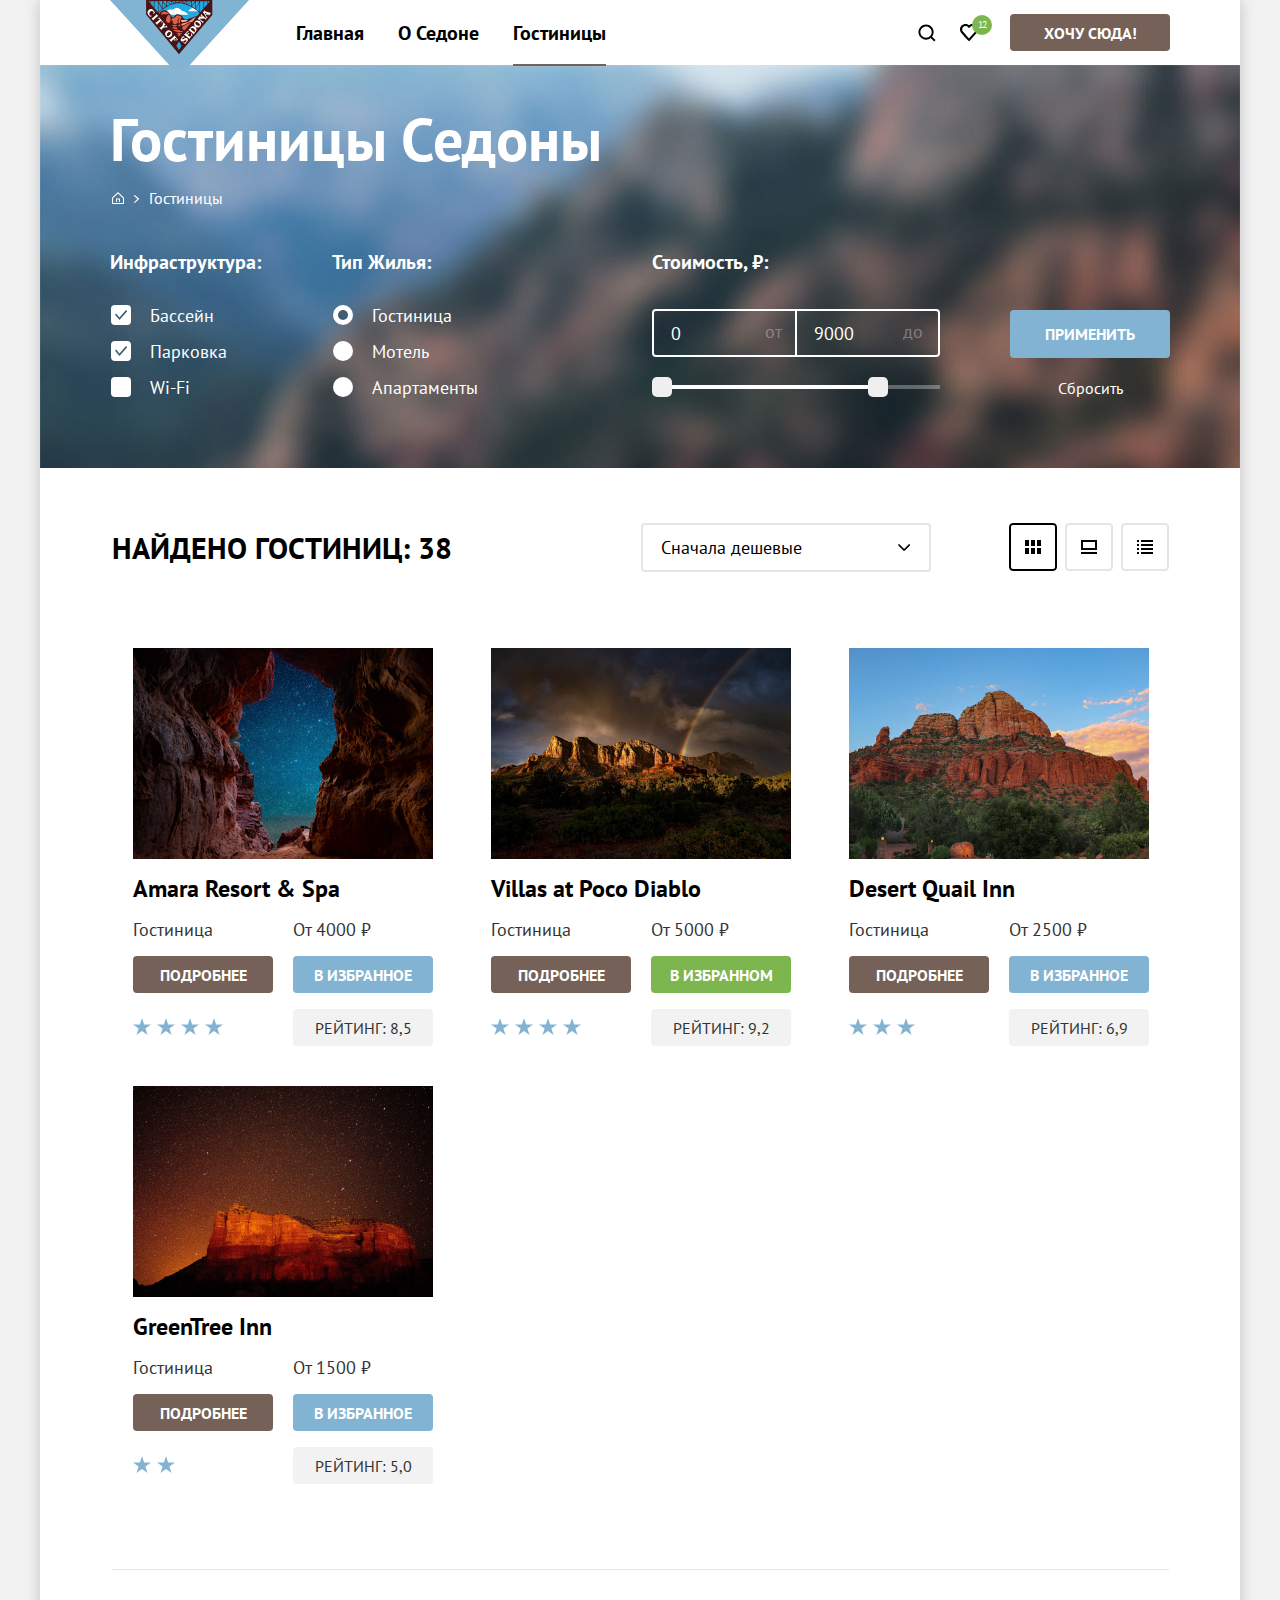
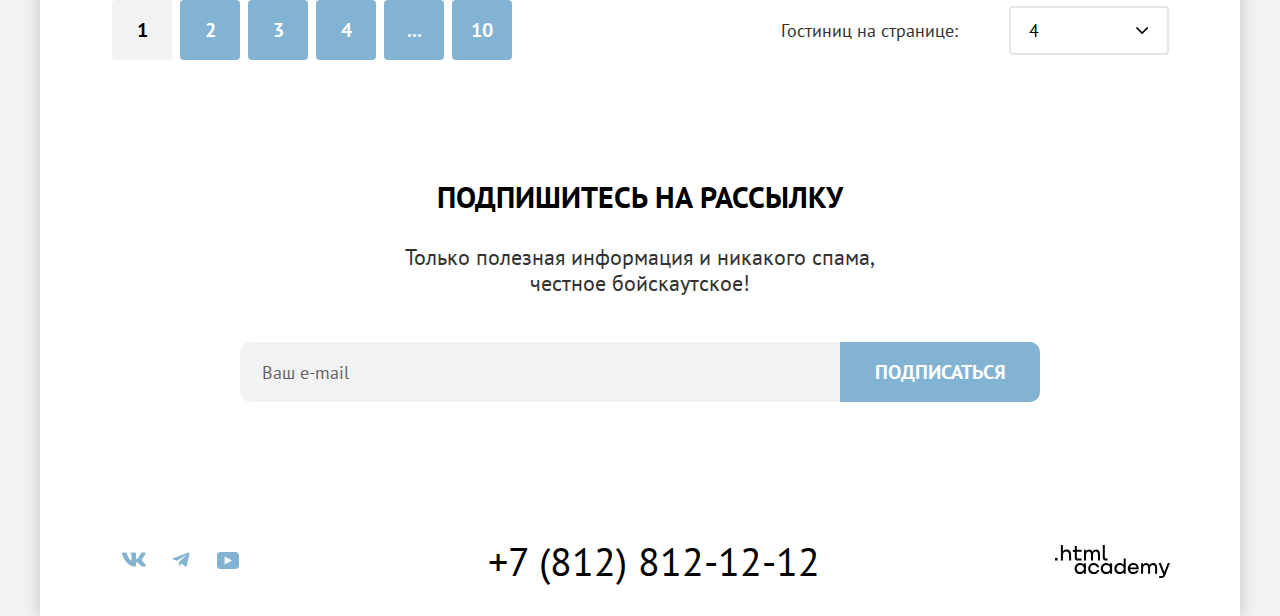
==== commit 71fb58a3: "Merge pull request #8 from linkemz/master" ====
--- a/catalog.html
+++ b/catalog.html
@@ -33,12 +33,12 @@
               <ul class="user-navigation-list">
                 <li class="user-navigation-item">
                   <a class="user-navigation-search" href="#">
-                    <span class="visually-hidden">Поиск</span>
+                    <span class="visually-hidden">Поиск.</span>
                   </a>
                 </li>
                 <li class="user-navigation-item">
                   <a class="user-navigation-fav" href="#">
-                      <span class="visually-hidden">Избранное</span>
+                      <span class="visually-hidden">Избранное.</span>
                   </a>
                 </li>
               </ul>
@@ -53,7 +53,7 @@
                 <ol class="catalog-navigation-breadcrumbs">
                     <li class="catalog-breadcrumbs-item">
                         <a class="catalog-breadcrumbs-link breadcrumbs-home small-text" href="index.html">
-                            <span class="visually-hidden">Главная</span>
+                            <span class="visually-hidden">Главная.</span>
                             <svg class="home-bread" width="12" height="12" viewBox="0 0 12 12" aria-hidden="true" focusable="false" fill="white" xmlns="http://www.w3.org/2000/svg"><path d="M6 0 0 5.8V12h12V5.8L6 0Zm5 11H1V6.2l5-4.8 5 4.8V11Z"/><path d="M4 10h1V7.5h2V10h1V6.5H4V10Z"/>
                         </svg>
                         </a>
@@ -154,17 +154,17 @@
                     <ul class="view-list">
                         <li class="view-item">
                             <a class="view-type sort-icon view-type-selected" href="#">
-                                <span class="visually-hidden">Показать карточки</span>
+                                <span class="visually-hidden">Показать карточки.</span>
                             </a>
                         </li>
                         <li class="view-item">
                             <a class="view-type sort-slide" href="#">
-                                <span class="visually-hidden">Показать слайды</span>
+                                <span class="visually-hidden">Показать слайды.</span>
                             </a>
                         </li>
                         <li class="view-item">
                             <a class="view-type sort-list" href="#">
-                                <span class="visually-hidden">Показать список</span>
+                                <span class="visually-hidden">Показать список.</span>
                             </a>
                         </li>
                     </ul>
@@ -285,7 +285,7 @@
         </main>
         <footer>
             <div class="index-footer">
-            <h2 class="visually-hidden">Наши контакты</h2>
+            <h2 class="visually-hidden">Наши контакты.</h2>
             <ul class="social-list">
               <li class="social-item">
                 <a class="social-button vk" href="https://vk.com/htmlacademy" title="Vkontakte">
@@ -293,7 +293,7 @@
                     <path fill-rule="evenodd" clip-rule="evenodd" 
                     d="M23.45 1.45c.17-.55 0-.95-.8-.95h-2.62c-.67 0-.98.35-1.14.73 0 0-1.34 3.2-3.23 5.27-.61.6-.89.8-1.22.8-.17 0-.42-.2-.42-.74V1.45c0-.66-.18-.95-.74-.95H9.15c-.42 0-.67.3-.67.6 0 .61.95.76 1.05 2.5v3.8c0 .84-.16.99-.5.99-.88 0-3.05-3.21-4.33-6.89-.25-.71-.5-1-1.17-1H.9c-.75 0-.9.35-.9.73 0 .68.89 4.07 4.14 8.55 2.18 3.06 5.23 4.72 8.01 4.72 1.67 0 1.88-.37 1.88-1v-2.32c0-.73.16-.88.69-.88.38 0 1.05.2 2.61 1.67 1.78 1.75 2.07 2.53 3.08 2.53h2.62c.75 0 1.13-.37.91-1.1-.24-.72-1.09-1.77-2.21-3.02-.62-.7-1.54-1.47-1.81-1.86-.4-.49-.28-.7 0-1.14 0 0 3.2-4.43 3.53-5.93Z"/>
                   </svg>
-                  <span class="visually-hidden">Вконтакте</span>
+                  <span class="visually-hidden">Вконтакте.</span>
                 </a>
               </li>
               <li class="social-item">
@@ -301,7 +301,7 @@
                   <svg class="social-icon" width="18" height="15" viewBox="0 0 18 16" aria-hidden="true" focusable="false" fill="#83B3D3" xmlns="http://www.w3.org/2000/svg">
                     <path d="M16.7855 0.59926L0.840977 6.74776C-0.247172 7.18481 -0.240877 7.79184 0.641333 8.06253L4.73493 9.33953L14.2063 3.3637C14.6542 3.09121 15.0634 3.2378 14.727 3.53636L7.05332 10.4619H7.05152L7.05332 10.4628L6.77094 14.6823C7.18462 14.6823 7.36718 14.4925 7.5992 14.2686L9.58754 12.3351L13.7234 15.39C14.486 15.81 15.0337 15.5941 15.2234 14.6841L17.9384 1.88885C18.2163 0.774623 17.513 0.270117 16.7855 0.59926Z"/>
                     </svg>                
-                  <span class="visually-hidden">Телеграм</span>
+                  <span class="visually-hidden">Телеграм.</span>
                 </a>
               </li>
               <li class="social-item">
@@ -309,7 +309,7 @@
                   <svg class="social-icon" width="22" height="17" viewBox="0 0 22 17" aria-hidden="true" focusable="false" fill="#83B3D3" xmlns="http://www.w3.org/2000/svg">
                     <path d="M18.607 0H3.17413C1.31343 0 0 1.59375 0 3.4V13.4937C0 15.4062 1.31343 17 3.17413 17H18.8259C20.4677 17 22 15.4062 22 13.6V3.4C21.7811 1.59375 20.4677 0 18.607 0ZM7.66169 12.5375V4.4625L14.995 8.5L7.66169 12.5375Z"/>
                   </svg>
-                  <span class="visually-hidden">Ютуб</span>
+                  <span class="visually-hidden">Ютуб.</span>
                 </a>
               </li>
             </ul>
@@ -329,7 +329,7 @@
                 <path d="M98.2 18.9C96.6 18.9 95.3 19.7 94.6 20.9H94.5C93.9 19.7 92.7 18.9 91.1 18.9C89.7 18.9 88.6 19.6 88 20.7V19.2H86.1V29.8H88.1V24.4C88.1 22.4 89.1 21 90.7 20.9C92.2 20.9 93.1 21.9 93.1 23.5V29.8H95.1V24.2C95.1 21.8 96.5 20.9 97.7 20.9C99.2 20.9 100.1 21.9 100.1 23.5V29.8H102.1V23.3C102.2 20.7 100.7 18.9 98.2 18.9Z"/>
                 <path d="M109.4 28L105.8 19.1H103.6L108.4 30.7C108.1 31.6 107.7 31.9 106.7 31.9H104.2V33.9H106.7C108.5 33.9 109.5 33.1 110.2 31.3L114.9 19.1H112.8L109.4 28Z"/>
                 </svg>            
-                <span class="visually-hidden">Перейти на сайт HTML Академии</span>
+                <span class="visually-hidden">Перейти на сайт HTML Академии.</span>
             </a>
             </div>
           </footer>
--- a/styles/styles.css
+++ b/styles/styles.css
@@ -12,11 +12,6 @@
     font-style: normal;
     font-weight: 700;
     font-display: swap;
-}
-
-:focus, :focus-within, :focus-visible {
-    outline: 0;
-    outline-offset: 0;
 }
 
 .button {
@@ -34,11 +29,16 @@
     border-radius: 4px;
     border-style: none;
     cursor: pointer;
+    -webkit-user-select: none;
+	-khtml-user-select: none;
+	-moz-user-select: none;
+	-ms-user-select: none;
+	user-select: none;
 }
 
 .button:disabled {
+    pointer-events: none;
     background-color: #E5E5E5;
-    cursor:initial;
 }
 
 .brown-button {
@@ -111,7 +111,6 @@
 .button:active {
     color: rgba(255, 255, 255, 0.3);
 }
-
 
 
 .visually-hidden {
@@ -176,6 +175,10 @@
     outline-offset: 0;
 }
 
+.page-header a:not(.page-logo, .navigation-current):not([href]) {
+    pointer-events: none;
+    opacity:0.6;
+}
 
 .page-logo {
     position: absolute;
@@ -183,21 +186,25 @@
     margin-left: 70px;
 }
 
+
 .navigation {
     margin-left: 239px;
-    min-width: 390px;
     padding-left:17px;
+
 }
 
 .navigation-list {
     display:flex;
+    flex-wrap: wrap;
     margin: 0;
     padding:0;
     list-style: none;
 }
 
-.navigation-item:not(:last-child) {
+.navigation-item{
+    flex-grow: 1;
     margin-right:34px;
+    text-align: center;
     text-transform: capitalize;
 }
 
@@ -207,6 +214,7 @@
     padding-top:20px;
     padding-bottom:19px;
 }
+
 
 .navigation-current {
     pointer-events: none;
@@ -223,6 +231,7 @@
 }
 
 .user-navigation-list {
+    align-self: flex-start;
     display:flex;
     flex-wrap: nowrap;
     height: 100%;
@@ -245,13 +254,13 @@
 
 .user-navigation-fav{
     position: relative;
-    background-image: url("/images/nav-fav.svg");
     background-color: rgba(255,255,255);
+    background-image: url("../images/nav-fav.svg");
 }
 
 .user-navigation-search {
-    background-image: url("/images/nav-search.svg");
     background-color: rgba(255,255,255);
+    background-image: url("../images/nav-search.svg");
 }
 
 .user-navigation-fav::after {
@@ -275,10 +284,12 @@
 
 
 .header-search-popup-call {
+    align-self: flex-start;
     min-width: 160px;
     margin-right: 70px;
     padding-top: 9px;
     padding-bottom: 8px;
+    margin-top: 14px;
 }
 
 
@@ -324,11 +335,11 @@
   }
 
 .page-welcome {
+    background-color: rgba(73, 73, 131, 0.4);
     background-image: url("../images/index-background-divider.svg"), url("../images/index-background.jpg");
     background-repeat: no-repeat, no-repeat;
     background-position: bottom, bottom;
-    background-size: auto auto, auto auto;
-    background-color: rgba(73, 73, 131, 0.4)
+    background-size: auto auto, cover;
 }
 
 .welcome-img {
@@ -402,19 +413,19 @@
 }
 
 .home-icon {
-    background-image: url("/images/advantages/house.svg");
+    background-image: url("../images/advantages/house.svg");
     background-repeat: no-repeat;
     background-position: bottom;
 }
 
 .food-icon {
-    background-image: url("/images/advantages/food.svg");
+    background-image: url("../images/advantages/food.svg");
     background-repeat: no-repeat;
 
     background-position: 50% 5px;
 }
 .souvenir-icon {
-    background-image: url("/images/advantages/souvenir.svg");
+    background-image: url("../images/advantages/souvenir.svg");
     background-repeat: no-repeat;
     background-position: bottom;
 }
@@ -429,6 +440,7 @@
 
 .middle-advantages-text {
     margin: 30px 0;
+   
 }
 
 .advantages-item-container p:not(.middle-advantages-text) {
@@ -474,9 +486,9 @@
 .site-subscribe {
     padding: 94px 200px; 
     text-align: center;
+    background-color: #82B3D3;
     background-image: url("../images/subscribe-background.jpg");
-    background-size: 100% auto;
-    background-color: #82B3D3;
+    background-size: auto 100%;
     color:white;
 }
 
@@ -507,14 +519,15 @@
     opacity: 0.6;
 }
 
-.text-input:hover,
-.text-input:focus {
+.email-input:hover,
+.email-input:focus {
     background-color: #E6E6E6;
     outline: 0;
     outline-offset: 0;
 }
 
-.text-input:not(:placeholder-shown) {
+
+.email-input:not(:placeholder-shown) {
     background-color: white;
     color:#000000;
 }
@@ -557,27 +570,30 @@
     line-height: 40px;
 }
 
+.social-button{
+    display: block;
+    width: 70%;
+    margin: auto;
+}
+
 .social-icon:not(.yt .social-icon) {
     margin-bottom: 2px;
 }
 
 
-.social-icon:hover,
-.social-icon:focus {
+.social-button:hover .social-icon,
+.social-button:focus .social-icon {
     fill:#68A2CA;
     outline: 0;
     outline-offset: 0;
 }
 
-.social-button:focus-visible,
-.social-button:focus-visible + .social-icon{
+
+.social-button:focus-visible .social-icon{
     fill:#68A2CA; 
-    outline-width: 2px;
-    outline-color: black;
-    outline-style: auto;
-}
-
-.social-icon:active {
+}
+
+.social-button:active .social-icon {
     fill:rgba(104, 162, 202, 0.3);
 }
 
@@ -625,8 +641,9 @@
     padding: 35px 70px 70px;
     margin-bottom: 5px;
     color:white;
+    background-color: white;
     background-image: url("../images/catalog/catalog-background.jpg");
-    background-color: white;
+    background-size: cover;
     background-repeat: space;
 }
 
@@ -676,6 +693,11 @@
     margin:0;
 }
 
+.disabled-filter-group{
+    user-select: none;
+    pointer-events: none;
+    opacity: 0.2;   
+}
 
 .catalog-filter-group {
     border:none;
@@ -708,8 +730,12 @@
 
 .filter {
     display: flex;
+    position: relative;
+}
+
+.filter-name,
+.filter-mark {
     cursor: pointer;
-    position: relative;
 }
 
 .filter-mark {    
@@ -725,18 +751,26 @@
     border-radius: 4px;
 }
 
-.filter:hover > .filter-mark{
+.filter:hover > .filter-input:not(:disabled) ~ .filter-mark{
     background-color: rgba(255,255,255, 0.6);
-    
-}
+    cursor: pointer;
+}
+
 
 .filter-input:focus-within:focus-visible + .filter-mark {
     background-color: rgba(255,255,255, 0.6);
     box-shadow: 0 0 0 3px #83B3D3;
-}
-
-.filter-input:active + .filter-mark {
+    outline: 0;
+    outline-offset: 0;
+}
+
+.filter-input:active:not(:disabled) + .filter-mark {
     opacity: 0.3;
+}
+
+.filter-input:disabled ~ span {
+    pointer-events: none;
+    opacity: 0.6;
 }
 
 .filter-input[type="checkbox"]:checked + .filter-mark {
@@ -753,12 +787,19 @@
 .catalog-filter-reset:focus-visible,
 .catalog-breadcrumbs-item:not(:last-child) .catalog-breadcrumbs-link:focus-visible {
     box-shadow: 0 0 0 3px #83B3D3;
+    outline: 0;
+    outline-offset: 0;
 }
 
 .catalog-filter-reset:active,
 .catalog-breadcrumbs-item:not(:last-child) .catalog-breadcrumbs-link:active {
     box-shadow: none;
     opacity: 0.3;
+}
+
+.catalog-filter-reset:disabled{
+    pointer-events: none;
+    visibility: hidden;
 }
 
 
@@ -847,10 +888,14 @@
 .filter-price-input:focus-visible {
     box-shadow: 0px 0px 0px 3px #81B3D2 , inset 0px 0px 0px 3px #81B3D2;
     z-index: 1;
+    outline: 0;
+    outline-offset: 0;
 }
 
 .filter-price-input:focus-visible:hover {
-    border-color: rgba(255,255,255)
+    border-color: rgba(255,255,255);
+    outline: 0;
+    outline-offset: 0;
 }
 
 .filter-price-input:not(:placeholder-shown) {
@@ -942,13 +987,15 @@
 
 .price-range-toggle:focus-visible {
     box-shadow: 0 0 0 3px #83B3D3, 0px 4px 10px rgba(0, 0, 0, 0.25);
+    outline: 0;
+    outline-offset: 0;
 }
 
 .price-range-toggle:active {
     box-shadow: 0 0 0 2px #83B3D3, 0px 7px 15px rgba(0, 0, 0, 0.4);
-}
-
-
+    outline: 0;
+    outline-offset: 0;
+}
 
 .catalog-result {
     padding: 50px 71px 25px 72px;
@@ -979,11 +1026,14 @@
     font-family: inherit;
     background: no-repeat url("../images/catalog/select-sort.svg");
     background-position: center right 20px;
+    user-select: none;
 }
 
 .result-control:hover,
 .result-control:focus-visible {
     box-shadow: inset 0 0 0 2px #68A2CA;
+    outline: 0;
+    outline-offset: 0;
 }
 
 .result-control:active {
@@ -991,6 +1041,7 @@
 }
 
 .result-control:disabled {
+    pointer-events: none;
     opacity: 0.3;
 }
 
@@ -1023,6 +1074,8 @@
 
 .view-type:focus{
     box-shadow: inset 0 0 0 2px #68A2CA;
+    outline: 0;
+    outline-offset: 0;
 }
 
 .view-type:active {
@@ -1030,18 +1083,18 @@
 }
 
 .sort-icon {
+    background-color: white;
     background-image: url("../images/catalog/sort-icon.svg");
+}
+
+.sort-slide {
     background-color: white;
-}
-
-.sort-slide {
     background-image: url("../images/catalog/sort-slide.svg");
+}
+
+.sort-list {
     background-color: white;
-}
-
-.sort-list {
     background-image: url("../images/catalog/sort-list.svg");
-    background-color: white;
 }
 
 .hotel {
@@ -1066,7 +1119,8 @@
 .hotel-item {
     padding:0 20px 20px;
     display: grid;
-    grid-template:
+    grid-template-rows: 1fr auto auto auto;
+    grid-template-areas:
     "hotel hotel" 
     "type price" 
     "hotel-more to-fav" 
@@ -1119,8 +1173,8 @@
     grid-area: star-rating;
     min-width: 24px;
     max-width: calc(24px * 5);
+    background-color: rgba(255,255,255);
     background-image: url("../images/catalog/star.svg");
-    background-color: rgba(255,255,255);
     background-repeat:repeat-x;
     background-position: left 0;
     height: 50%;
@@ -1291,6 +1345,8 @@
 
 .modal-close:focus {
     box-shadow:0 0 0 3px #83B3D3;
+    outline: 0;
+    outline-offset: 0;
 }
 
 .modal-close:active {
@@ -1415,9 +1471,9 @@
     margin-left: auto;
     width: 420px;
     padding: 15px 53px 14px 19px;
+    background-color: #F2F2F2;
     background: no-repeat url("../images/calendar.svg");
     background-position: right 19px center;
-    background-color: #F2F2F2;
 }
 
 .modal-input-find {
@@ -1519,10 +1575,10 @@
     top:-9px;
     width: 19px;
     height: 9px;
+    background-color: transparent;
     background-image: url("../images/tooltip-triangle.svg");
     background-repeat: no-repeat;
     background-position: center;
-    background-color: transparent;
 }
 /* класс для скрытия модалки */ 
 .closed-modal {
